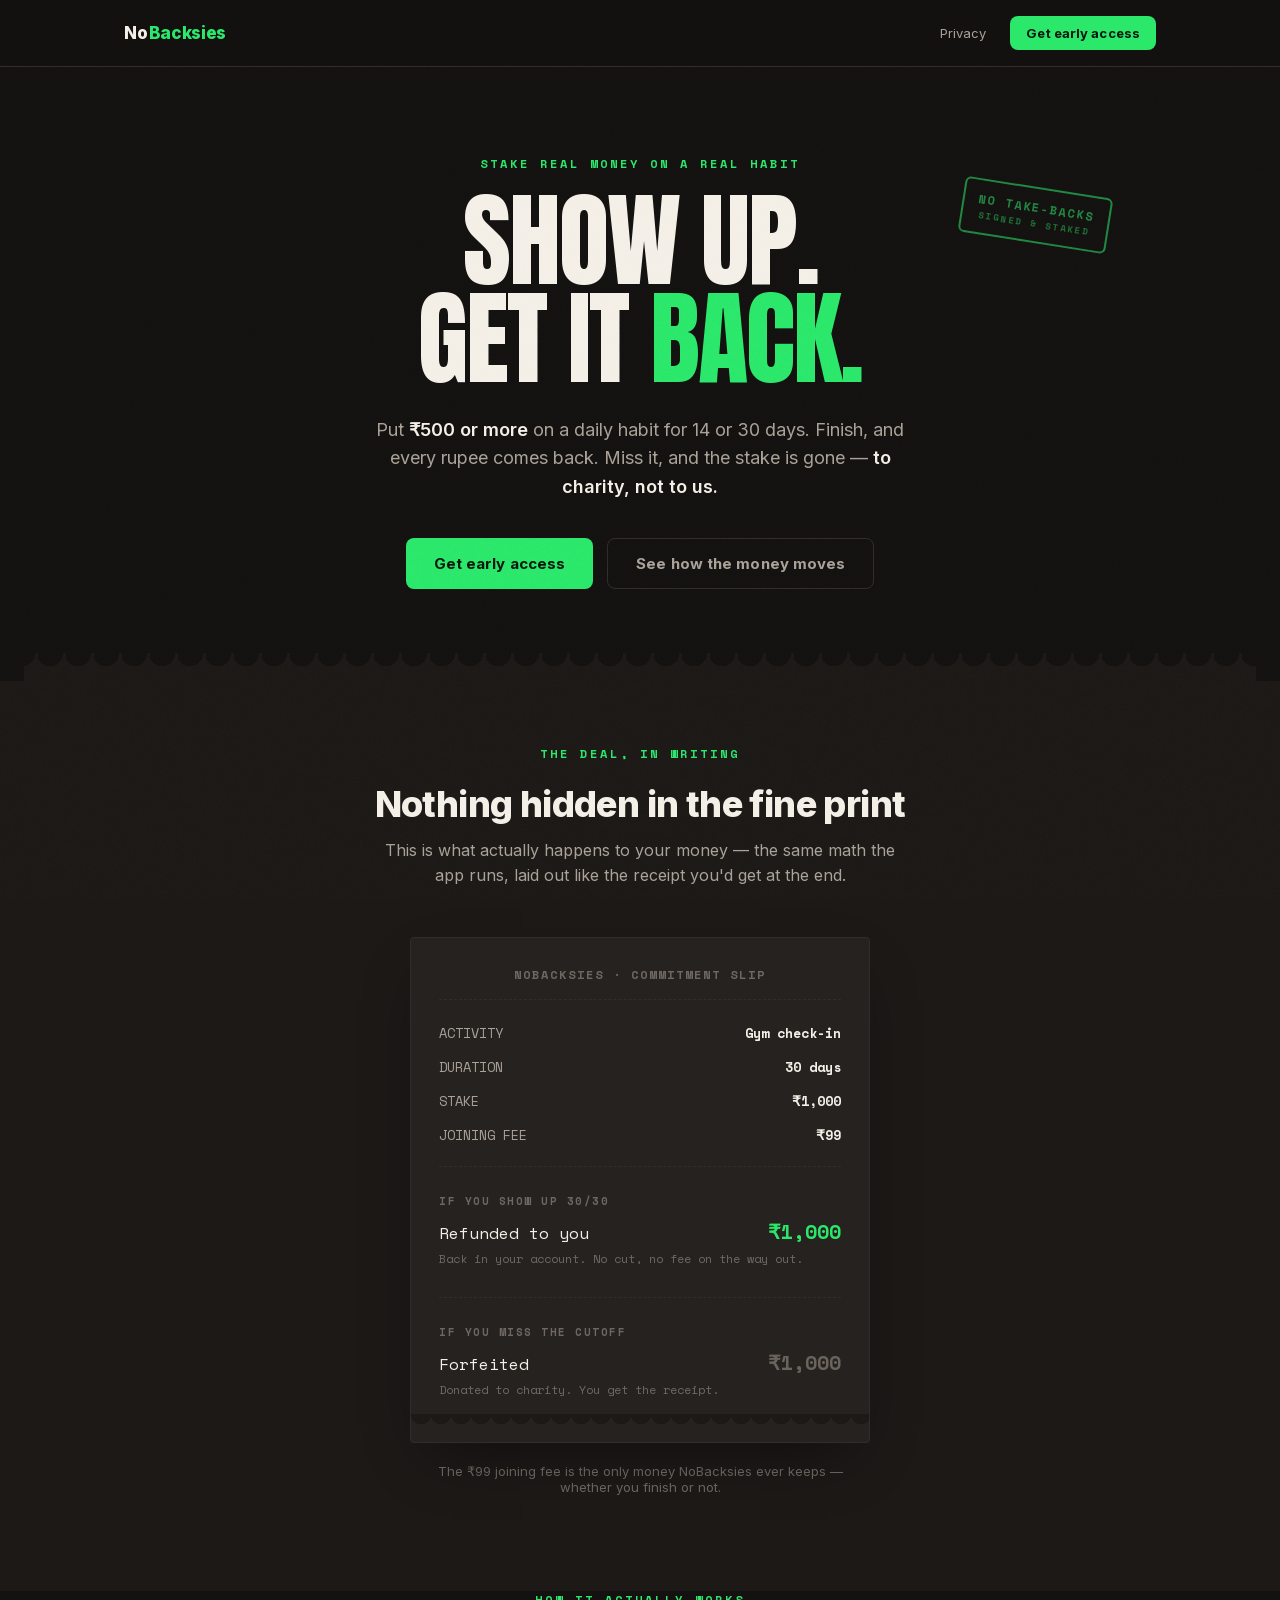
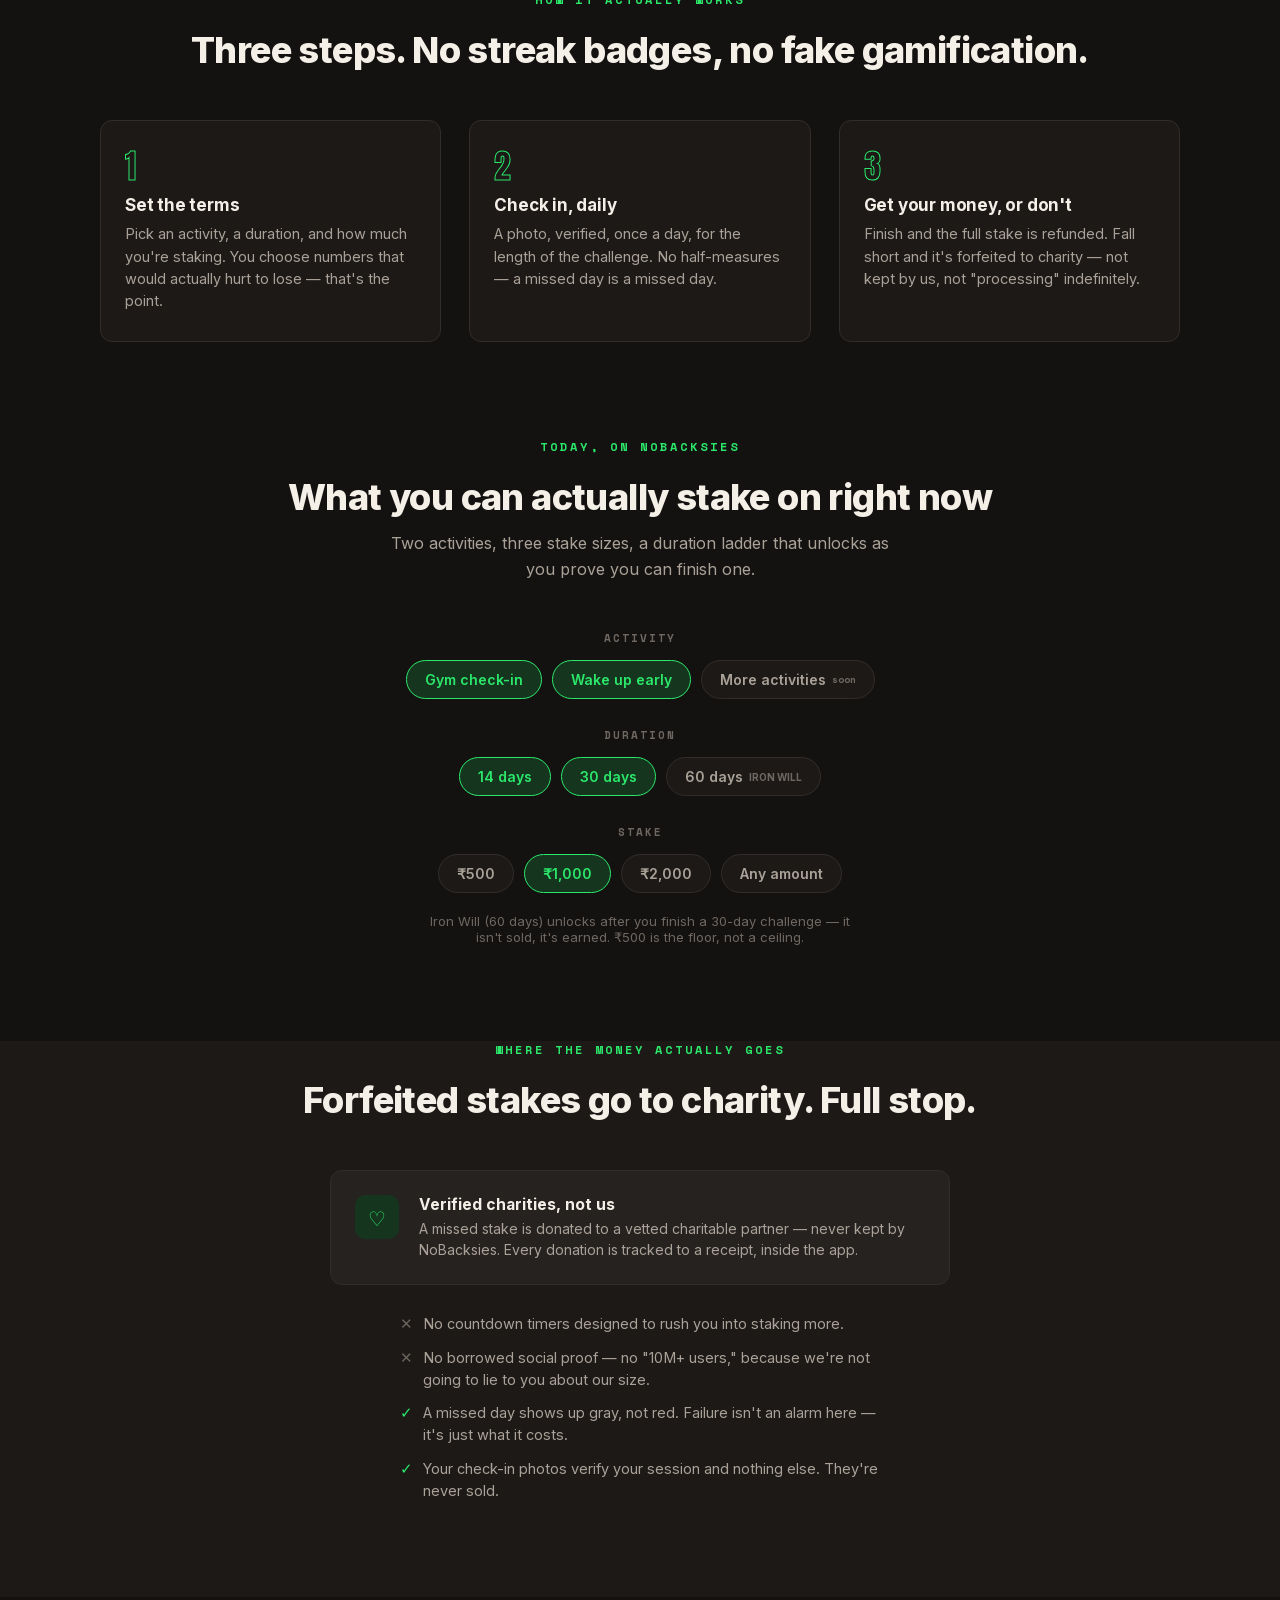
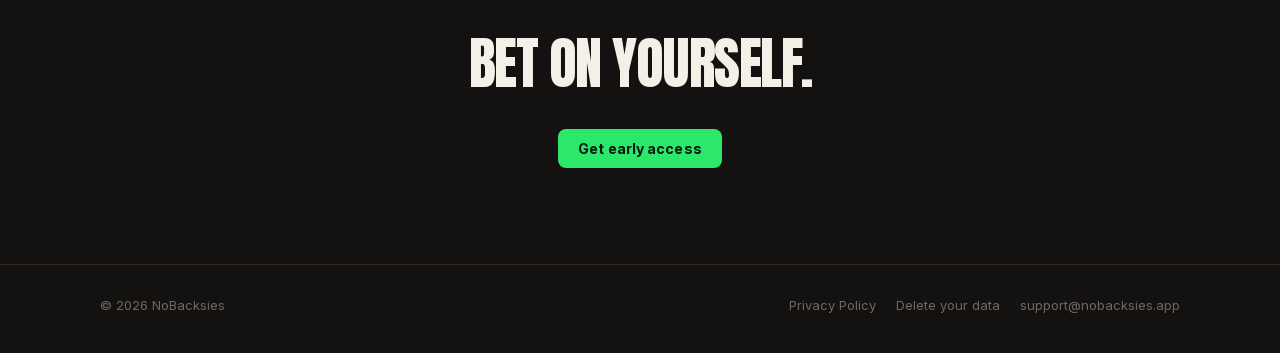
==== index.html @ d490ca7f "Add homepage Co-Authored-By: Claude Sonnet 5 <noreply@anthropic.com>" ====
<!doctype html>
<html lang="en">
<head>
<meta charset="utf-8">
<title>NoBacksies — Bet on yourself</title>
<style>
@font-face {
  font-family: 'Anton';
  font-style: normal;
  font-weight: 400;
  src: url([data-uri]) format('woff2');
  font-display: swap;
}
@font-face {
  font-family: 'Inter';
  font-style: normal;
  font-weight: 400 800;
  src: url([data-uri]) format('woff2');
  font-display: swap;
}
@font-face {
  font-family: 'Space Mono';
  font-style: normal;
  font-weight: 400;
  src: url([data-uri]) format('woff2');
  font-display: swap;
}
@font-face {
  font-family: 'Space Mono';
  font-style: normal;
  font-weight: 700;
  src: url([data-uri]) format('woff2');
  font-display: swap;
}

:root {
  --ink: #141210;
  --surface: #1c1917;
  --surface-raised: #262220;
  --surface-sunken: #100e0d;
  --hairline: #322d2a;
  --money: #2be86b;
  --money-deep: #15c255;
  --money-dim: #16351f;
  --on-money: #06170c;
  --flame: #ff6a2b;
  --dead: #6b645c;
  --text: #f4efe7;
  --text-secondary: #aaa298;
  --text-muted: #6f6862;
  --receipt-shadow: rgba(0,0,0,0.45);
}

* { box-sizing: border-box; }

html { color-scheme: dark; }

body {
  margin: 0;
  background: var(--ink);
  color: var(--text);
  font-family: 'Inter', -apple-system, sans-serif;
  -webkit-font-smoothing: antialiased;
  overflow-x: hidden;
}

canvas#grain {
  position: fixed;
  inset: 0;
  width: 100%;
  height: 100%;
  opacity: 0.05;
  mix-blend-mode: overlay;
  pointer-events: none;
  z-index: 1;
}

a { color: inherit; }

.wrap {
  max-width: 1080px;
  margin: 0 auto;
  padding: 0 24px;
}

/* ── Nav ─────────────────────────────────────────────────────────────── */
header.nav {
  position: sticky;
  top: 0;
  z-index: 20;
  background: color-mix(in srgb, var(--ink) 88%, transparent);
  backdrop-filter: blur(10px);
  border-bottom: 1px solid var(--hairline);
}
.nav-row {
  display: flex;
  align-items: center;
  justify-content: space-between;
  padding: 16px 24px;
  max-width: 1080px;
  margin: 0 auto;
}
.wordmark {
  font-family: 'Inter', sans-serif;
  font-weight: 800;
  font-size: 17px;
  letter-spacing: -0.3px;
  display: flex;
  align-items: baseline;
  gap: 2px;
}
.wordmark .no { color: var(--text); }
.wordmark .backsies { color: var(--money); }
.nav-links {
  display: flex;
  align-items: center;
  gap: 24px;
  font-size: 13px;
  color: var(--text-secondary);
}
.nav-links a.privacy { text-decoration: none; }
.nav-links a.privacy:hover { color: var(--text); }
.btn {
  font-family: 'Inter', sans-serif;
  font-weight: 700;
  font-size: 14px;
  letter-spacing: 0.1px;
  border: none;
  border-radius: 8px;
  padding: 11px 20px;
  cursor: pointer;
  text-decoration: none;
  display: inline-flex;
  align-items: center;
  gap: 8px;
  transition: transform 0.15s ease-out, box-shadow 0.15s ease-out, background 0.15s ease-out;
}
.btn-primary {
  background: var(--money);
  color: var(--on-money);
  box-shadow: 0 0 0 0 rgba(43,232,107,0);
}
.btn-primary:hover {
  background: var(--money-deep);
  transform: translateY(-1px);
  box-shadow: 0 6px 20px -4px rgba(43,232,107,0.35);
}
.btn-ghost {
  background: transparent;
  color: var(--text-secondary);
  border: 1px solid var(--hairline);
}
.btn-ghost:hover {
  color: var(--text);
  border-color: var(--text-muted);
}
.nav-cta { padding: 9px 16px; font-size: 13px; }

/* ── Hero ────────────────────────────────────────────────────────────── */
.hero {
  position: relative;
  padding: 88px 24px 0;
  text-align: center;
  overflow: hidden;
}
.eyebrow {
  font-family: 'Space Mono', monospace;
  font-size: 12px;
  font-weight: 700;
  letter-spacing: 3px;
  text-transform: uppercase;
  color: var(--money);
  margin: 0 0 20px;
  opacity: 0;
  animation: rise 0.7s 0.05s ease-out forwards;
}
h1.headline {
  font-family: 'Anton', sans-serif;
  font-weight: 400;
  font-size: clamp(48px, 9vw, 104px);
  line-height: 0.94;
  letter-spacing: -2px;
  margin: 0 auto;
  max-width: 900px;
  text-wrap: balance;
  color: var(--text);
  opacity: 0;
  animation: rise 0.8s 0.15s ease-out forwards;
}
h1.headline .grn { color: var(--money); }
.subhead {
  font-size: 18px;
  line-height: 1.6;
  color: var(--text-secondary);
  max-width: 560px;
  margin: 28px auto 0;
  opacity: 0;
  animation: rise 0.8s 0.3s ease-out forwards;
}
.subhead strong { color: var(--text); font-weight: 600; }
.hero-ctas {
  display: flex;
  gap: 14px;
  justify-content: center;
  margin: 36px 0 0;
  opacity: 0;
  animation: rise 0.8s 0.42s ease-out forwards;
}
.hero-ctas .btn { padding: 15px 28px; font-size: 15px; }

@keyframes rise {
  from { opacity: 0; transform: translateY(14px); }
  to { opacity: 1; transform: translateY(0); }
}

/* Stamp */
.stamp {
  position: absolute;
  top: 120px;
  right: max(24px, calc(50% - 470px));
  border: 2px solid var(--money);
  color: var(--money);
  font-family: 'Space Mono', monospace;
  font-weight: 700;
  font-size: 12px;
  letter-spacing: 2px;
  padding: 10px 14px;
  border-radius: 6px;
  transform: rotate(9deg);
  opacity: 0.55;
  text-align: center;
  line-height: 1.5;
  pointer-events: none;
}
.stamp small { display: block; font-size: 9px; letter-spacing: 1.5px; opacity: 0.8; }

/* Perforated tear edge */
.tear {
  height: 28px;
  margin-top: 64px;
  background:
    radial-gradient(circle at 12px 0, transparent 13px, var(--surface) 13.5px) repeat-x;
  background-size: 28px 28px;
  background-position: center top;
}
@media (max-width: 640px) {
  .tear { background-size: 22px 22px; }
}

/* ── Sections generic ────────────────────────────────────────────────── */
section { padding: 0 24px 96px; }
.section-inner { max-width: 1080px; margin: 0 auto; }
.section-head { text-align: center; margin-bottom: 48px; }
.section-head .eyebrow { animation: none; opacity: 1; }
h2.section-title {
  font-family: 'Inter', sans-serif;
  font-weight: 800;
  font-size: clamp(26px, 4vw, 36px);
  letter-spacing: -0.6px;
  margin: 0 0 12px;
  text-wrap: balance;
}
.section-desc {
  color: var(--text-secondary);
  font-size: 16px;
  max-width: 520px;
  margin: 0 auto;
  line-height: 1.6;
}

/* ── The deal / ledger section ──────────────────────────────────────── */
.deal { background: var(--surface); padding-top: 64px; }

.slip {
  background: var(--surface-raised);
  border: 1px solid var(--hairline);
  border-radius: 4px;
  max-width: 460px;
  margin: 0 auto;
  padding: 28px 28px 8px;
  box-shadow: 0 24px 60px -20px var(--receipt-shadow);
  font-family: 'Space Mono', monospace;
  position: relative;
}
.slip-head {
  text-align: center;
  font-size: 12px;
  letter-spacing: 2px;
  color: var(--text-muted);
  padding-bottom: 16px;
  border-bottom: 1px dashed var(--hairline);
  margin-bottom: 16px;
  font-weight: 700;
}
.slip-row {
  display: flex;
  justify-content: space-between;
  gap: 12px;
  font-size: 13.5px;
  padding: 7px 0;
  color: var(--text-secondary);
  font-variant-numeric: tabular-nums;
}
.slip-row .k {
  white-space: nowrap;
}
.slip-row .v {
  color: var(--text);
  font-weight: 700;
  white-space: nowrap;
}
.slip-row.lead .k::after {
  content: "";
  display: inline-block;
  width: 100%;
}
.slip-divider {
  border: none;
  border-top: 1px dashed var(--hairline);
  margin: 14px 0;
}
.slip-outcome { padding: 12px 0 16px; }
.slip-outcome .oc-label {
  font-size: 11px;
  letter-spacing: 1.5px;
  color: var(--text-muted);
  margin-bottom: 8px;
  font-weight: 700;
}
.slip-outcome.win .oc-amount { color: var(--money); }
.slip-outcome.miss .oc-amount { color: var(--dead); }
.oc-row { display: flex; justify-content: space-between; align-items: baseline; }
.oc-amount { font-size: 20px; font-weight: 700; }
.oc-sub { font-size: 12px; color: var(--text-muted); margin-top: 4px; }
.slip-tear {
  height: 20px;
  margin: 0 -28px;
  background:
    radial-gradient(circle at 10px 0, var(--surface) 10px, transparent 10.5px) repeat-x;
  background-size: 20px 20px;
}

.deal-caption {
  text-align: center;
  color: var(--text-muted);
  font-size: 13px;
  margin: 20px auto 0;
  max-width: 420px;
}

/* ── How it works ───────────────────────────────────────────────────── */
.steps {
  display: grid;
  grid-template-columns: repeat(3, 1fr);
  gap: 28px;
  margin-top: 8px;
}
@media (max-width: 760px) {
  .steps { grid-template-columns: 1fr; }
}
.step {
  background: var(--surface);
  border: 1px solid var(--hairline);
  border-radius: 12px;
  padding: 28px 24px;
}
.step-num {
  font-family: 'Anton', sans-serif;
  font-size: 34px;
  color: var(--money-dim);
  -webkit-text-stroke: 1px var(--money);
  color: transparent;
  margin-bottom: 12px;
  line-height: 1;
}
.step h3 {
  font-size: 17px;
  font-weight: 700;
  margin: 0 0 8px;
  letter-spacing: -0.2px;
}
.step p {
  font-size: 14.5px;
  color: var(--text-secondary);
  line-height: 1.55;
  margin: 0;
}

/* ── Presets ────────────────────────────────────────────────────────── */
.presets { display: flex; flex-direction: column; gap: 28px; margin-top: 8px; }
.preset-group { text-align: center; }
.preset-label {
  font-family: 'Space Mono', monospace;
  font-size: 11px;
  letter-spacing: 2px;
  color: var(--text-muted);
  margin-bottom: 14px;
  font-weight: 700;
}
.chips { display: flex; gap: 10px; justify-content: center; flex-wrap: wrap; }
.chip {
  border: 1px solid var(--hairline);
  background: var(--surface);
  color: var(--text-secondary);
  padding: 10px 18px;
  border-radius: 999px;
  font-size: 14px;
  font-weight: 600;
  display: inline-flex;
  align-items: center;
  gap: 6px;
}
.chip.selected {
  border-color: var(--money);
  color: var(--money);
  background: var(--money-dim);
}
.chip .tag {
  font-size: 10px;
  color: var(--text-muted);
  font-weight: 700;
}
.chip.selected .tag { color: var(--money-deep); }
.chip .soon {
  font-size: 10px;
  color: var(--text-muted);
  font-family: 'Space Mono', monospace;
}

/* ── Transparency ───────────────────────────────────────────────────── */
.transparency { background: var(--surface); }
.charity-card {
  display: flex;
  gap: 20px;
  align-items: flex-start;
  background: var(--surface-raised);
  border: 1px solid var(--hairline);
  border-radius: 12px;
  padding: 24px;
  max-width: 620px;
  margin: 0 auto 28px;
}
.charity-badge {
  flex-shrink: 0;
  width: 44px;
  height: 44px;
  border-radius: 10px;
  background: var(--money-dim);
  color: var(--money);
  display: flex;
  align-items: center;
  justify-content: center;
  font-family: 'Anton', sans-serif;
  font-size: 20px;
}
.charity-card h4 { margin: 0 0 4px; font-size: 15.5px; font-weight: 700; }
.charity-card p { margin: 0; font-size: 14px; color: var(--text-secondary); line-height: 1.5; }
.honesty-list {
  list-style: none;
  padding: 0;
  margin: 0 auto;
  max-width: 480px;
  display: flex;
  flex-direction: column;
  gap: 12px;
}
.honesty-list li {
  display: flex;
  gap: 10px;
  font-size: 14.5px;
  color: var(--text-secondary);
  line-height: 1.5;
}
.honesty-list li .x { color: var(--dead); flex-shrink: 0; }
.honesty-list li .ok { color: var(--money); flex-shrink: 0; }

/* ── Final CTA ──────────────────────────────────────────────────────── */
.final-cta { text-align: center; padding-top: 24px; }
.final-cta h2 {
  font-family: 'Anton', sans-serif;
  font-weight: 400;
  font-size: clamp(36px, 6vw, 56px);
  letter-spacing: -1.5px;
  margin: 0 0 24px;
  text-wrap: balance;
}

/* ── Footer ─────────────────────────────────────────────────────────── */
footer {
  border-top: 1px solid var(--hairline);
  padding: 32px 24px 40px;
}
.footer-row {
  max-width: 1080px;
  margin: 0 auto;
  display: flex;
  justify-content: space-between;
  align-items: center;
  gap: 16px;
  flex-wrap: wrap;
  font-size: 13px;
  color: var(--text-muted);
}
.footer-links { display: flex; gap: 20px; flex-wrap: wrap; }
.footer-links a { text-decoration: none; color: var(--text-muted); }
.footer-links a:hover { color: var(--text-secondary); }

:focus-visible {
  outline: 2px solid var(--money);
  outline-offset: 2px;
}

@media (prefers-reduced-motion: reduce) {
  .eyebrow, h1.headline, .subhead, .hero-ctas { animation: none !important; opacity: 1 !important; }
}
</style>
</head>
<body>

<canvas id="grain"></canvas>

<header class="nav">
  <div class="nav-row">
    <div class="wordmark"><span class="no">No</span><span class="backsies">Backsies</span></div>
    <div class="nav-links">
      <a class="privacy" href="https://legal.nobacksies.app/">Privacy</a>
      <a class="btn btn-primary nav-cta" href="mailto:support@nobacksies.app?subject=Early%20access%20to%20NoBacksies">Get early access</a>
    </div>
  </div>
</header>

<section class="hero">
  <div class="stamp">NO TAKE-BACKS<small>SIGNED &amp; STAKED</small></div>
  <p class="eyebrow">Stake real money on a real habit</p>
  <h1 class="headline">SHOW UP.<br>GET IT <span class="grn">BACK.</span></h1>
  <p class="subhead">Put <strong>₹500 or more</strong> on a daily habit for 14 or 30 days. Finish, and every rupee comes back. Miss it, and the stake is gone &mdash; <strong>to charity, not to us.</strong></p>
  <div class="hero-ctas">
    <a class="btn btn-primary" href="mailto:support@nobacksies.app?subject=Early%20access%20to%20NoBacksies">Get early access</a>
    <a class="btn btn-ghost" href="#deal">See how the money moves</a>
  </div>
  <div class="tear"></div>
</section>

<section class="deal" id="deal">
  <div class="section-inner">
    <div class="section-head">
      <p class="eyebrow">The deal, in writing</p>
      <h2 class="section-title">Nothing hidden in the fine print</h2>
      <p class="section-desc">This is what actually happens to your money &mdash; the same math the app runs, laid out like the receipt you'd get at the end.</p>
    </div>

    <div class="slip">
      <div class="slip-head">NOBACKSIES &middot; COMMITMENT SLIP</div>
      <div class="slip-row"><span class="k">ACTIVITY</span><span class="v">Gym check-in</span></div>
      <div class="slip-row"><span class="k">DURATION</span><span class="v">30 days</span></div>
      <div class="slip-row"><span class="k">STAKE</span><span class="v">&#8377;1,000</span></div>
      <div class="slip-row"><span class="k">JOINING FEE</span><span class="v">&#8377;99</span></div>
      <hr class="slip-divider">
      <div class="slip-outcome win">
        <div class="oc-label">IF YOU SHOW UP 30/30</div>
        <div class="oc-row"><span>Refunded to you</span><span class="oc-amount">&#8377;1,000</span></div>
        <div class="oc-sub">Back in your account. No cut, no fee on the way out.</div>
      </div>
      <hr class="slip-divider">
      <div class="slip-outcome miss">
        <div class="oc-label">IF YOU MISS THE CUTOFF</div>
        <div class="oc-row"><span>Forfeited</span><span class="oc-amount">&#8377;1,000</span></div>
        <div class="oc-sub">Donated to charity. You get the receipt.</div>
      </div>
      <div class="slip-tear"></div>
    </div>
    <p class="deal-caption">The &#8377;99 joining fee is the only money NoBacksies ever keeps &mdash; whether you finish or not.</p>
  </div>
</section>

<section>
  <div class="section-inner">
    <div class="section-head">
      <p class="eyebrow">How it actually works</p>
      <h2 class="section-title">Three steps. No streak badges, no fake gamification.</h2>
    </div>
    <div class="steps">
      <div class="step">
        <div class="step-num">1</div>
        <h3>Set the terms</h3>
        <p>Pick an activity, a duration, and how much you're staking. You choose numbers that would actually hurt to lose &mdash; that's the point.</p>
      </div>
      <div class="step">
        <div class="step-num">2</div>
        <h3>Check in, daily</h3>
        <p>A photo, verified, once a day, for the length of the challenge. No half-measures &mdash; a missed day is a missed day.</p>
      </div>
      <div class="step">
        <div class="step-num">3</div>
        <h3>Get your money, or don't</h3>
        <p>Finish and the full stake is refunded. Fall short and it's forfeited to charity &mdash; not kept by us, not "processing" indefinitely.</p>
      </div>
    </div>
  </div>
</section>

<section>
  <div class="section-inner">
    <div class="section-head">
      <p class="eyebrow">Today, on NoBacksies</p>
      <h2 class="section-title">What you can actually stake on right now</h2>
      <p class="section-desc">Two activities, three stake sizes, a duration ladder that unlocks as you prove you can finish one.</p>
    </div>
    <div class="presets">
      <div class="preset-group">
        <div class="preset-label">ACTIVITY</div>
        <div class="chips">
          <span class="chip selected">Gym check-in</span>
          <span class="chip selected">Wake up early</span>
          <span class="chip">More activities <span class="soon">soon</span></span>
        </div>
      </div>
      <div class="preset-group">
        <div class="preset-label">DURATION</div>
        <div class="chips">
          <span class="chip selected">14 days</span>
          <span class="chip selected">30 days</span>
          <span class="chip">60 days <span class="tag">IRON WILL</span></span>
        </div>
      </div>
      <div class="preset-group">
        <div class="preset-label">STAKE</div>
        <div class="chips">
          <span class="chip">&#8377;500</span>
          <span class="chip selected">&#8377;1,000</span>
          <span class="chip">&#8377;2,000</span>
          <span class="chip">Any amount</span>
        </div>
      </div>
    </div>
    <p class="deal-caption">Iron Will (60 days) unlocks after you finish a 30-day challenge &mdash; it isn't sold, it's earned. &#8377;500 is the floor, not a ceiling.</p>
  </div>
</section>

<section class="transparency">
  <div class="section-inner">
    <div class="section-head">
      <p class="eyebrow">Where the money actually goes</p>
      <h2 class="section-title">Forfeited stakes go to charity. Full stop.</h2>
    </div>
    <div class="charity-card">
      <div class="charity-badge">&#9825;</div>
      <div>
        <h4>Verified charities, not us</h4>
        <p>A missed stake is donated to a vetted charitable partner &mdash; never kept by NoBacksies. Every donation is tracked to a receipt, inside the app.</p>
      </div>
    </div>
    <ul class="honesty-list">
      <li><span class="x">&#10005;</span> No countdown timers designed to rush you into staking more.</li>
      <li><span class="x">&#10005;</span> No borrowed social proof &mdash; no "10M+ users," because we're not going to lie to you about our size.</li>
      <li><span class="ok">&#10003;</span> A missed day shows up gray, not red. Failure isn't an alarm here &mdash; it's just what it costs.</li>
      <li><span class="ok">&#10003;</span> Your check-in photos verify your session and nothing else. They're never sold.</li>
    </ul>
  </div>
</section>

<section class="final-cta">
  <div class="section-inner">
    <h2>BET ON YOURSELF.</h2>
    <a class="btn btn-primary" href="mailto:support@nobacksies.app?subject=Early%20access%20to%20NoBacksies">Get early access</a>
  </div>
</section>

<footer>
  <div class="footer-row">
    <span>&copy; 2026 NoBacksies</span>
    <div class="footer-links">
      <a href="https://legal.nobacksies.app/">Privacy Policy</a>
      <a href="https://legal.nobacksies.app/delete-account.html">Delete your data</a>
      <a href="mailto:support@nobacksies.app">support@nobacksies.app</a>
    </div>
  </div>
</footer>

<script>
(function() {
  var canvas = document.getElementById('grain');
  var ctx = canvas.getContext('2d');
  function size() {
    canvas.width = window.innerWidth;
    canvas.height = window.innerHeight;
  }
  function paint() {
    size();
    var w = canvas.width, h = canvas.height;
    var imageData = ctx.createImageData(w, h);
    var buffer = new Uint32Array(imageData.data.buffer);
    for (var i = 0; i < buffer.length; i++) {
      var v = Math.random() * 255 | 0;
      buffer[i] = (255 << 24) | (v << 16) | (v << 8) | v;
    }
    ctx.putImageData(imageData, 0, 0);
  }
  if (!window.matchMedia('(prefers-reduced-motion: reduce)').matches) {
    paint();
  }
  window.addEventListener('resize', function() {
    if (!window.matchMedia('(prefers-reduced-motion: reduce)').matches) paint();
  });
})();
</script>

</body>
</html>
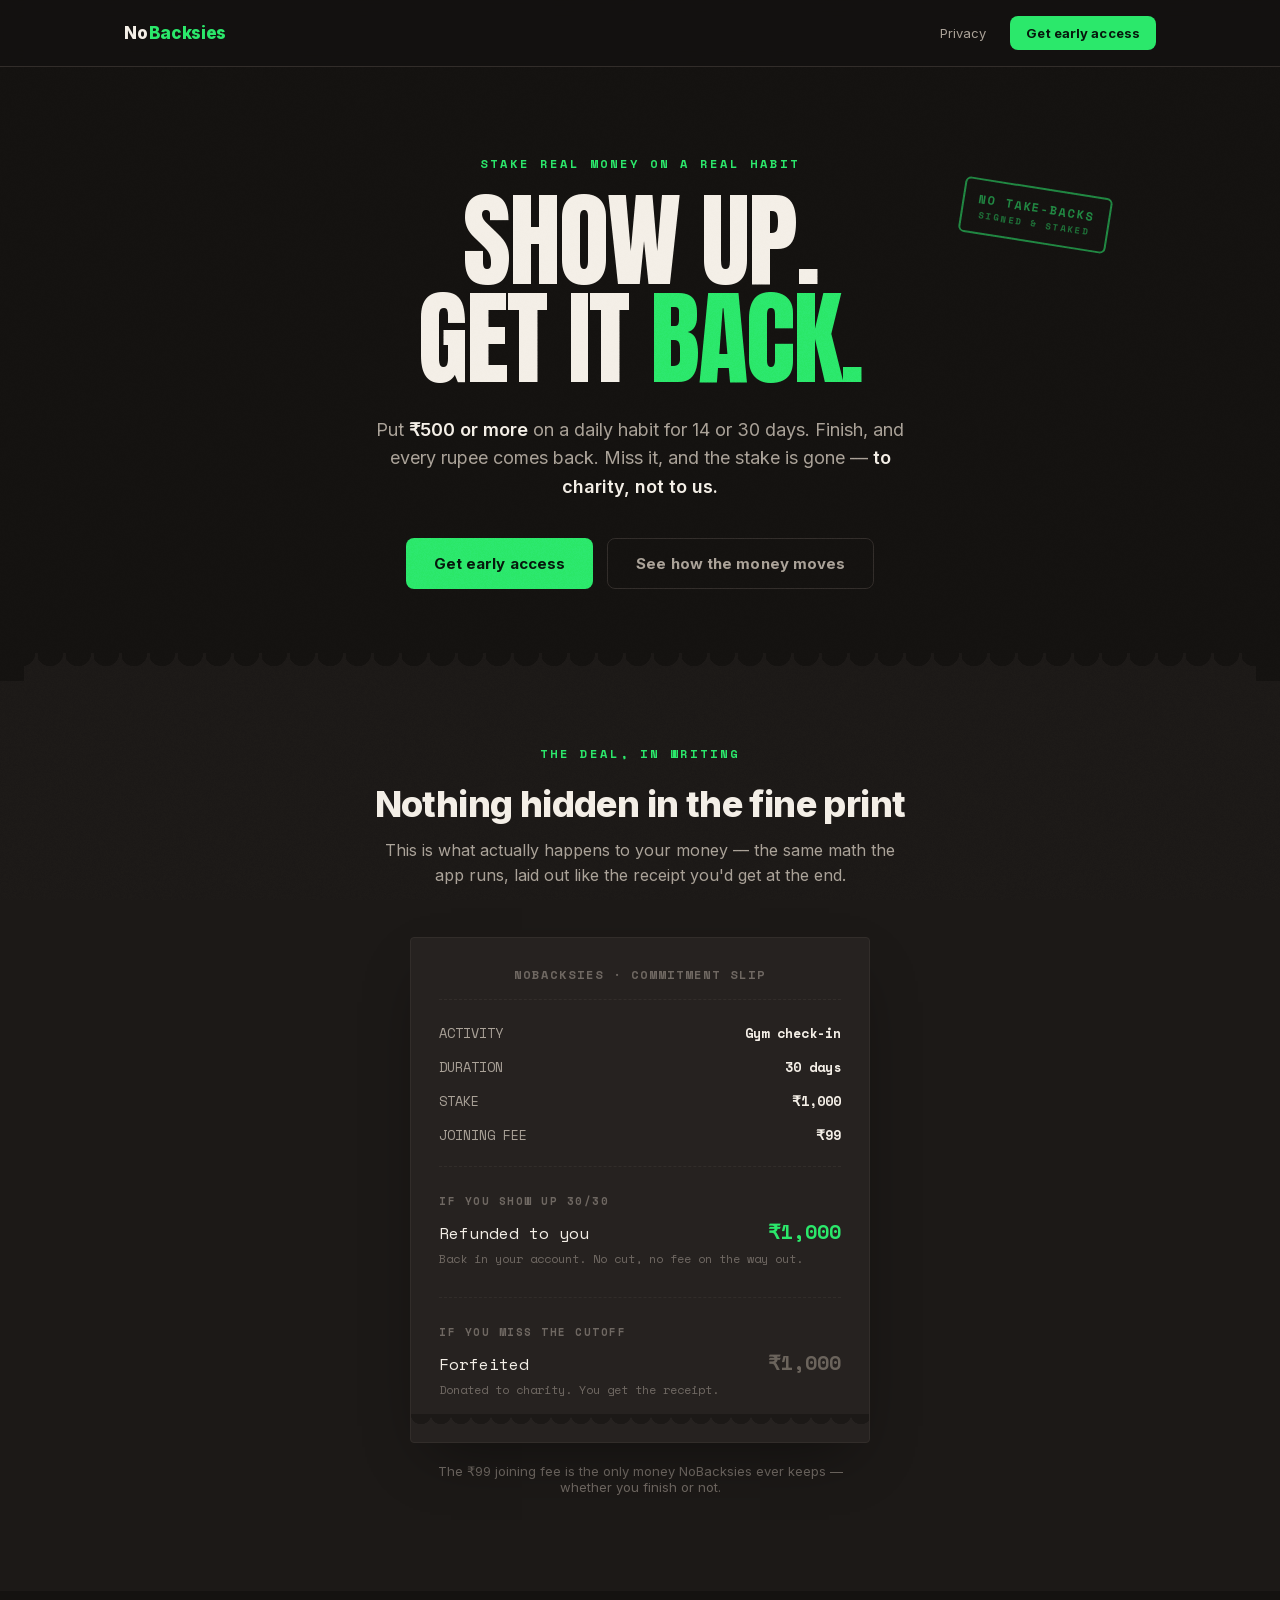
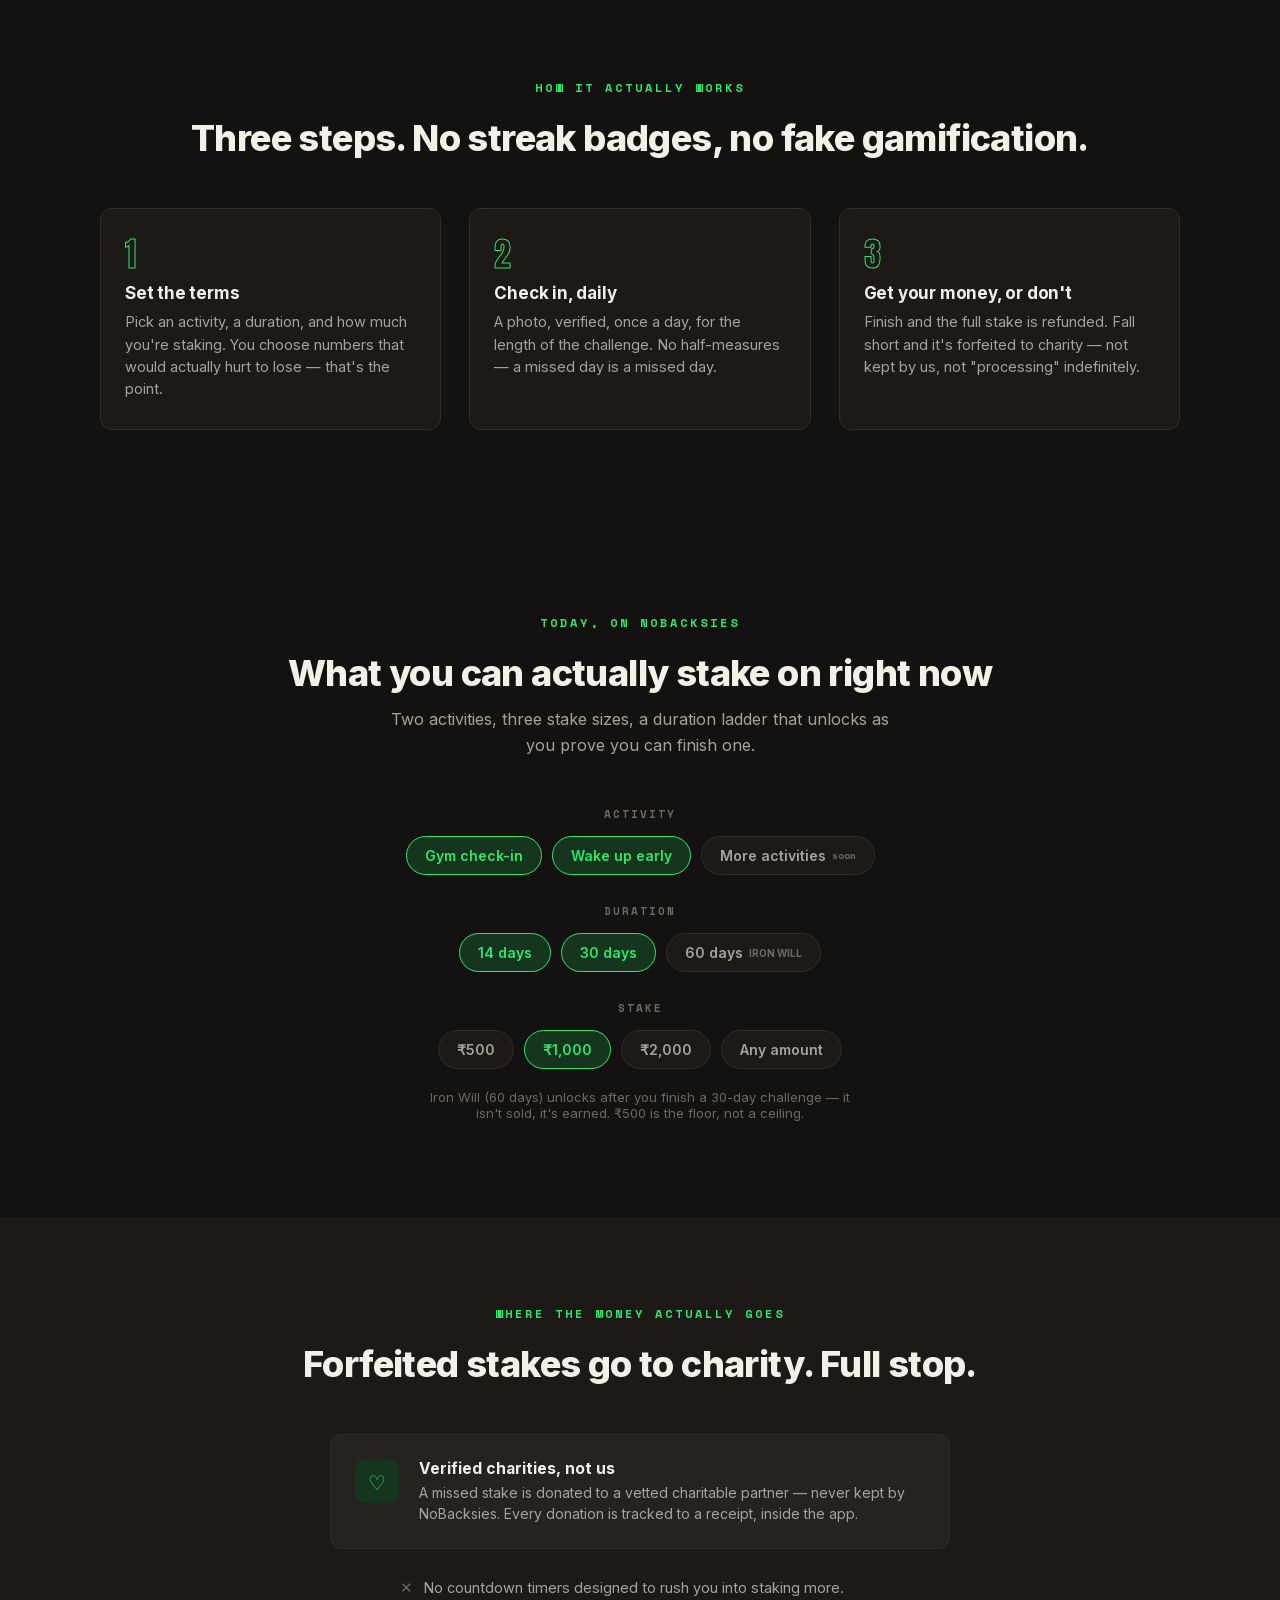
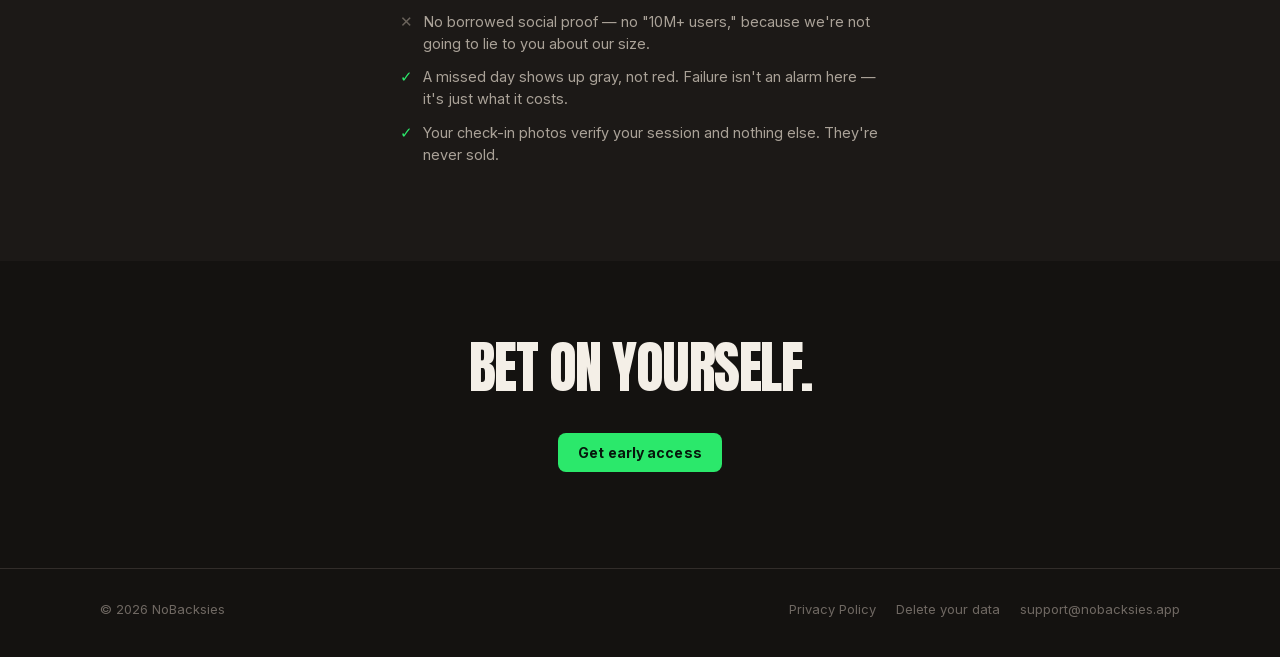
==== commit 11e6f4ca: "Fix mobile viewport and tighten section spacing No viewport meta tag meant phones rendered the page " ====
--- a/index.html
+++ b/index.html
@@ -2,6 +2,7 @@
 <html lang="en">
 <head>
 <meta charset="utf-8">
+<meta name="viewport" content="width=device-width, initial-scale=1">
 <title>NoBacksies — Bet on yourself</title>
 <style>
 @font-face {
@@ -248,7 +249,7 @@
 }
 
 /* ── Sections generic ────────────────────────────────────────────────── */
-section { padding: 0 24px 96px; }
+section { padding: 88px 24px 96px; }
 .section-inner { max-width: 1080px; margin: 0 auto; }
 .section-head { text-align: center; margin-bottom: 48px; }
 .section-head .eyebrow { animation: none; opacity: 1; }
@@ -475,7 +476,7 @@
 .honesty-list li .ok { color: var(--money); flex-shrink: 0; }
 
 /* ── Final CTA ──────────────────────────────────────────────────────── */
-.final-cta { text-align: center; padding-top: 24px; }
+.final-cta { text-align: center; padding-top: 64px; }
 .final-cta h2 {
   font-family: 'Anton', sans-serif;
   font-weight: 400;
@@ -508,6 +509,35 @@
 :focus-visible {
   outline: 2px solid var(--money);
   outline-offset: 2px;
+}
+
+@media (max-width: 680px) {
+  .nav-row { padding: 13px 16px; }
+  .nav-links { gap: 10px; }
+  .nav-links a.privacy { display: none; }
+  .nav-cta { padding: 8px 13px; font-size: 12.5px; }
+
+  section { padding: 56px 20px 64px; }
+  .deal { padding-top: 40px; }
+  .final-cta { padding-top: 40px; }
+
+  .hero { padding: 48px 20px 0; }
+  .stamp {
+    position: static;
+    display: inline-block;
+    margin: 0 0 24px;
+    transform: rotate(-4deg);
+  }
+  h1.headline { letter-spacing: -1px; }
+
+  .hero-ctas { flex-direction: column; align-items: stretch; }
+  .hero-ctas .btn { width: 100%; justify-content: center; }
+
+  .slip { padding: 22px 18px 8px; }
+  .slip-tear { margin: 0 -18px; }
+  .slip-row { font-size: 13px; }
+
+  .charity-card { flex-direction: column; text-align: center; align-items: center; }
 }
 
 @media (prefers-reduced-motion: reduce) {
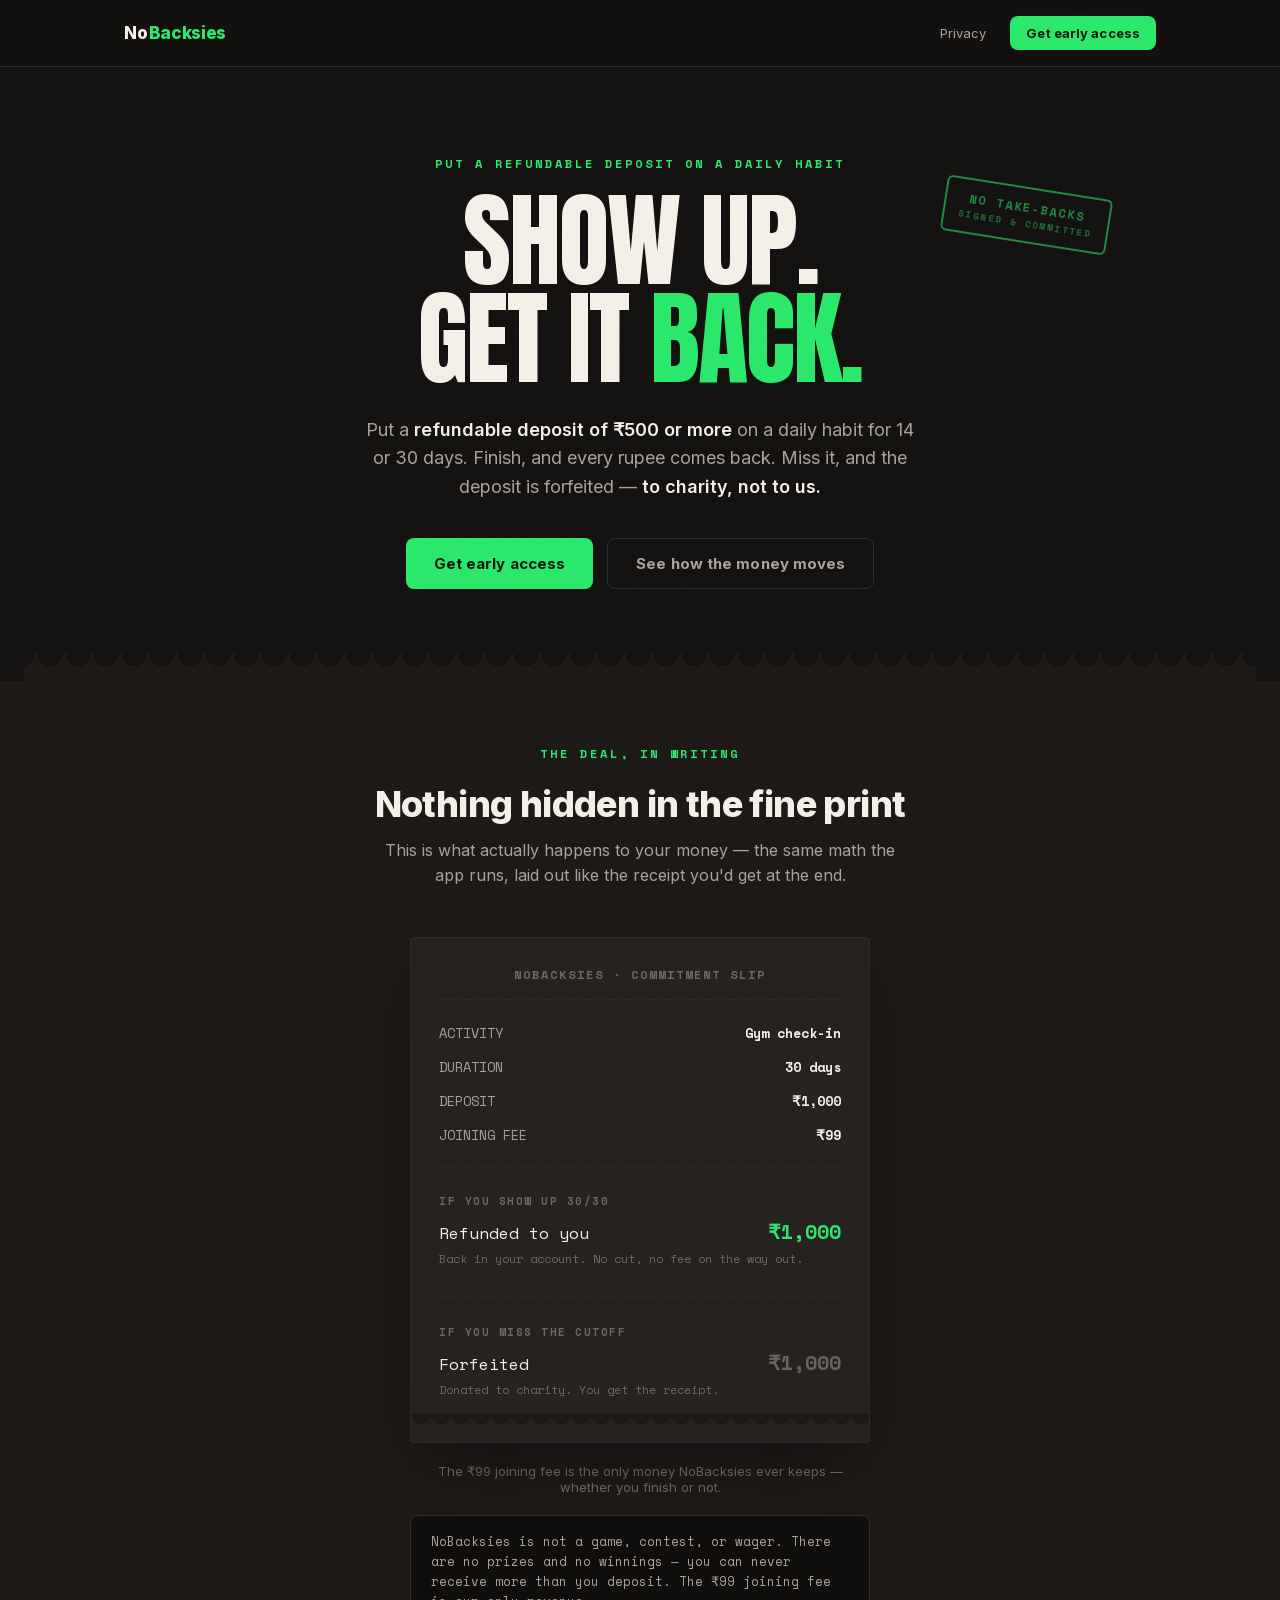
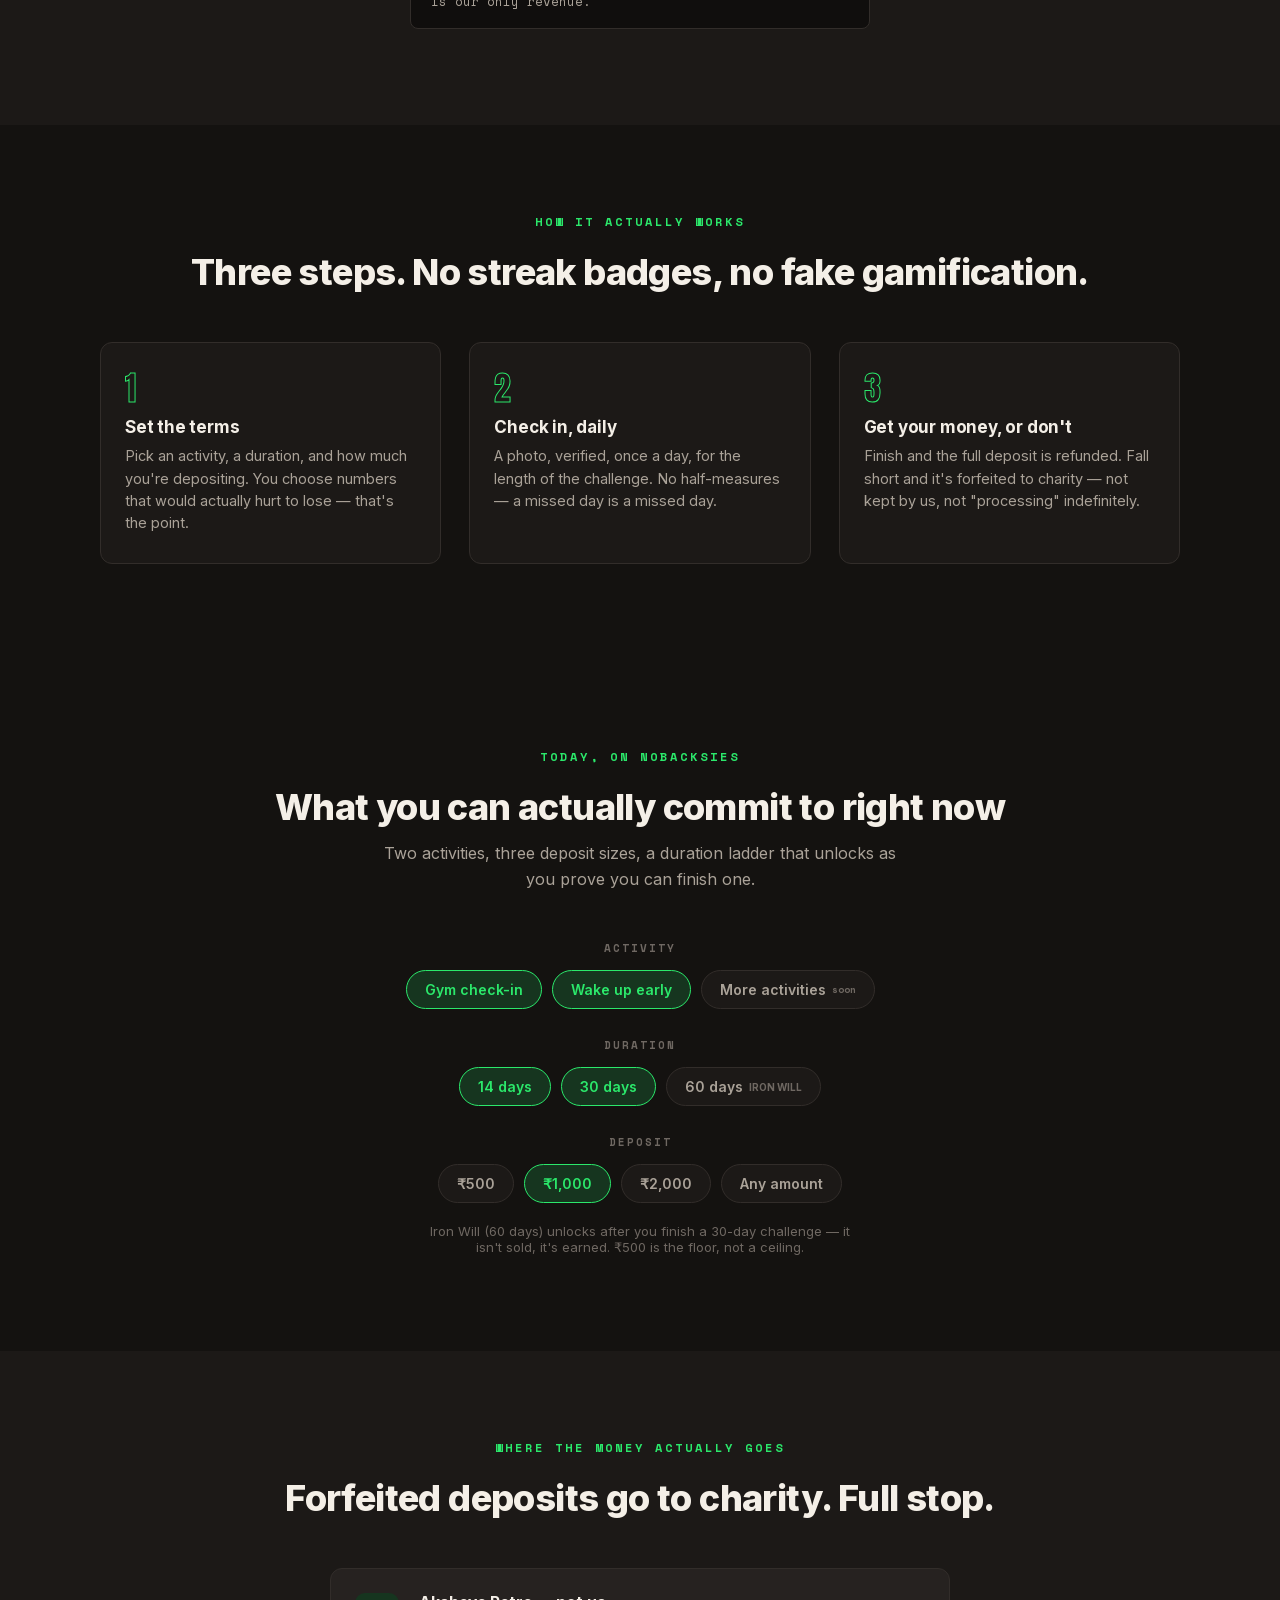
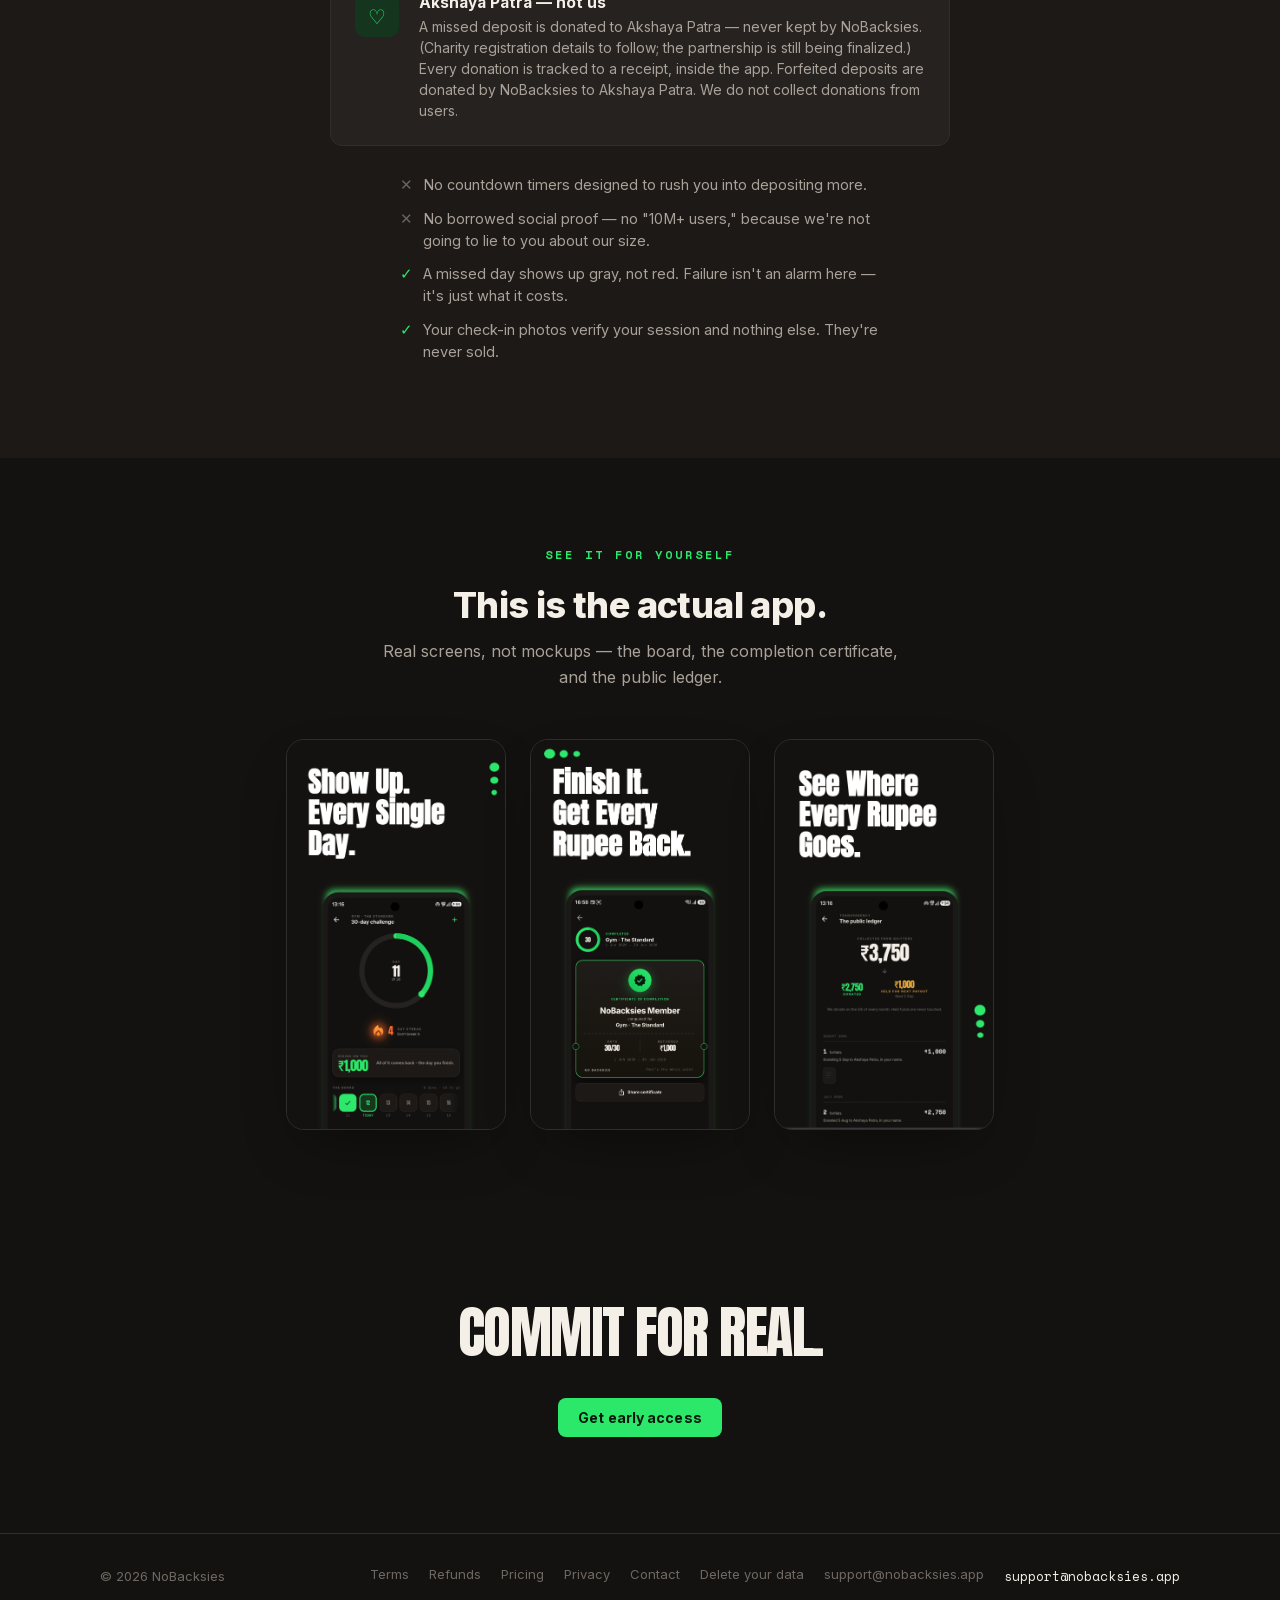
==== commit f4abb8f1: "Remove gambling-adjacent language, add mandatory policy pages Rewrites all stake/bet/wager vocabular" ====
--- a/index.html
+++ b/index.html
@@ -3,547 +3,8 @@
 <head>
 <meta charset="utf-8">
 <meta name="viewport" content="width=device-width, initial-scale=1">
-<title>NoBacksies — Bet on yourself</title>
-<style>
-@font-face {
-  font-family: 'Anton';
-  font-style: normal;
-  font-weight: 400;
-  src: url([data-uri]) format('woff2');
-  font-display: swap;
-}
-@font-face {
-  font-family: 'Inter';
-  font-style: normal;
-  font-weight: 400 800;
-  src: url([data-uri]) format('woff2');
-  font-display: swap;
-}
-@font-face {
-  font-family: 'Space Mono';
-  font-style: normal;
-  font-weight: 400;
-  src: url([data-uri]) format('woff2');
-  font-display: swap;
-}
-@font-face {
-  font-family: 'Space Mono';
-  font-style: normal;
-  font-weight: 700;
-  src: url([data-uri]) format('woff2');
-  font-display: swap;
-}
-
-:root {
-  --ink: #141210;
-  --surface: #1c1917;
-  --surface-raised: #262220;
-  --surface-sunken: #100e0d;
-  --hairline: #322d2a;
-  --money: #2be86b;
-  --money-deep: #15c255;
-  --money-dim: #16351f;
-  --on-money: #06170c;
-  --flame: #ff6a2b;
-  --dead: #6b645c;
-  --text: #f4efe7;
-  --text-secondary: #aaa298;
-  --text-muted: #6f6862;
-  --receipt-shadow: rgba(0,0,0,0.45);
-}
-
-* { box-sizing: border-box; }
-
-html { color-scheme: dark; }
-
-body {
-  margin: 0;
-  background: var(--ink);
-  color: var(--text);
-  font-family: 'Inter', -apple-system, sans-serif;
-  -webkit-font-smoothing: antialiased;
-  overflow-x: hidden;
-}
-
-canvas#grain {
-  position: fixed;
-  inset: 0;
-  width: 100%;
-  height: 100%;
-  opacity: 0.05;
-  mix-blend-mode: overlay;
-  pointer-events: none;
-  z-index: 1;
-}
-
-a { color: inherit; }
-
-.wrap {
-  max-width: 1080px;
-  margin: 0 auto;
-  padding: 0 24px;
-}
-
-/* ── Nav ─────────────────────────────────────────────────────────────── */
-header.nav {
-  position: sticky;
-  top: 0;
-  z-index: 20;
-  background: color-mix(in srgb, var(--ink) 88%, transparent);
-  backdrop-filter: blur(10px);
-  border-bottom: 1px solid var(--hairline);
-}
-.nav-row {
-  display: flex;
-  align-items: center;
-  justify-content: space-between;
-  padding: 16px 24px;
-  max-width: 1080px;
-  margin: 0 auto;
-}
-.wordmark {
-  font-family: 'Inter', sans-serif;
-  font-weight: 800;
-  font-size: 17px;
-  letter-spacing: -0.3px;
-  display: flex;
-  align-items: baseline;
-  gap: 2px;
-}
-.wordmark .no { color: var(--text); }
-.wordmark .backsies { color: var(--money); }
-.nav-links {
-  display: flex;
-  align-items: center;
-  gap: 24px;
-  font-size: 13px;
-  color: var(--text-secondary);
-}
-.nav-links a.privacy { text-decoration: none; }
-.nav-links a.privacy:hover { color: var(--text); }
-.btn {
-  font-family: 'Inter', sans-serif;
-  font-weight: 700;
-  font-size: 14px;
-  letter-spacing: 0.1px;
-  border: none;
-  border-radius: 8px;
-  padding: 11px 20px;
-  cursor: pointer;
-  text-decoration: none;
-  display: inline-flex;
-  align-items: center;
-  gap: 8px;
-  transition: transform 0.15s ease-out, box-shadow 0.15s ease-out, background 0.15s ease-out;
-}
-.btn-primary {
-  background: var(--money);
-  color: var(--on-money);
-  box-shadow: 0 0 0 0 rgba(43,232,107,0);
-}
-.btn-primary:hover {
-  background: var(--money-deep);
-  transform: translateY(-1px);
-  box-shadow: 0 6px 20px -4px rgba(43,232,107,0.35);
-}
-.btn-ghost {
-  background: transparent;
-  color: var(--text-secondary);
-  border: 1px solid var(--hairline);
-}
-.btn-ghost:hover {
-  color: var(--text);
-  border-color: var(--text-muted);
-}
-.nav-cta { padding: 9px 16px; font-size: 13px; }
-
-/* ── Hero ────────────────────────────────────────────────────────────── */
-.hero {
-  position: relative;
-  padding: 88px 24px 0;
-  text-align: center;
-  overflow: hidden;
-}
-.eyebrow {
-  font-family: 'Space Mono', monospace;
-  font-size: 12px;
-  font-weight: 700;
-  letter-spacing: 3px;
-  text-transform: uppercase;
-  color: var(--money);
-  margin: 0 0 20px;
-  opacity: 0;
-  animation: rise 0.7s 0.05s ease-out forwards;
-}
-h1.headline {
-  font-family: 'Anton', sans-serif;
-  font-weight: 400;
-  font-size: clamp(48px, 9vw, 104px);
-  line-height: 0.94;
-  letter-spacing: -2px;
-  margin: 0 auto;
-  max-width: 900px;
-  text-wrap: balance;
-  color: var(--text);
-  opacity: 0;
-  animation: rise 0.8s 0.15s ease-out forwards;
-}
-h1.headline .grn { color: var(--money); }
-.subhead {
-  font-size: 18px;
-  line-height: 1.6;
-  color: var(--text-secondary);
-  max-width: 560px;
-  margin: 28px auto 0;
-  opacity: 0;
-  animation: rise 0.8s 0.3s ease-out forwards;
-}
-.subhead strong { color: var(--text); font-weight: 600; }
-.hero-ctas {
-  display: flex;
-  gap: 14px;
-  justify-content: center;
-  margin: 36px 0 0;
-  opacity: 0;
-  animation: rise 0.8s 0.42s ease-out forwards;
-}
-.hero-ctas .btn { padding: 15px 28px; font-size: 15px; }
-
-@keyframes rise {
-  from { opacity: 0; transform: translateY(14px); }
-  to { opacity: 1; transform: translateY(0); }
-}
-
-/* Stamp */
-.stamp {
-  position: absolute;
-  top: 120px;
-  right: max(24px, calc(50% - 470px));
-  border: 2px solid var(--money);
-  color: var(--money);
-  font-family: 'Space Mono', monospace;
-  font-weight: 700;
-  font-size: 12px;
-  letter-spacing: 2px;
-  padding: 10px 14px;
-  border-radius: 6px;
-  transform: rotate(9deg);
-  opacity: 0.55;
-  text-align: center;
-  line-height: 1.5;
-  pointer-events: none;
-}
-.stamp small { display: block; font-size: 9px; letter-spacing: 1.5px; opacity: 0.8; }
-
-/* Perforated tear edge */
-.tear {
-  height: 28px;
-  margin-top: 64px;
-  background:
-    radial-gradient(circle at 12px 0, transparent 13px, var(--surface) 13.5px) repeat-x;
-  background-size: 28px 28px;
-  background-position: center top;
-}
-@media (max-width: 640px) {
-  .tear { background-size: 22px 22px; }
-}
-
-/* ── Sections generic ────────────────────────────────────────────────── */
-section { padding: 88px 24px 96px; }
-.section-inner { max-width: 1080px; margin: 0 auto; }
-.section-head { text-align: center; margin-bottom: 48px; }
-.section-head .eyebrow { animation: none; opacity: 1; }
-h2.section-title {
-  font-family: 'Inter', sans-serif;
-  font-weight: 800;
-  font-size: clamp(26px, 4vw, 36px);
-  letter-spacing: -0.6px;
-  margin: 0 0 12px;
-  text-wrap: balance;
-}
-.section-desc {
-  color: var(--text-secondary);
-  font-size: 16px;
-  max-width: 520px;
-  margin: 0 auto;
-  line-height: 1.6;
-}
-
-/* ── The deal / ledger section ──────────────────────────────────────── */
-.deal { background: var(--surface); padding-top: 64px; }
-
-.slip {
-  background: var(--surface-raised);
-  border: 1px solid var(--hairline);
-  border-radius: 4px;
-  max-width: 460px;
-  margin: 0 auto;
-  padding: 28px 28px 8px;
-  box-shadow: 0 24px 60px -20px var(--receipt-shadow);
-  font-family: 'Space Mono', monospace;
-  position: relative;
-}
-.slip-head {
-  text-align: center;
-  font-size: 12px;
-  letter-spacing: 2px;
-  color: var(--text-muted);
-  padding-bottom: 16px;
-  border-bottom: 1px dashed var(--hairline);
-  margin-bottom: 16px;
-  font-weight: 700;
-}
-.slip-row {
-  display: flex;
-  justify-content: space-between;
-  gap: 12px;
-  font-size: 13.5px;
-  padding: 7px 0;
-  color: var(--text-secondary);
-  font-variant-numeric: tabular-nums;
-}
-.slip-row .k {
-  white-space: nowrap;
-}
-.slip-row .v {
-  color: var(--text);
-  font-weight: 700;
-  white-space: nowrap;
-}
-.slip-row.lead .k::after {
-  content: "";
-  display: inline-block;
-  width: 100%;
-}
-.slip-divider {
-  border: none;
-  border-top: 1px dashed var(--hairline);
-  margin: 14px 0;
-}
-.slip-outcome { padding: 12px 0 16px; }
-.slip-outcome .oc-label {
-  font-size: 11px;
-  letter-spacing: 1.5px;
-  color: var(--text-muted);
-  margin-bottom: 8px;
-  font-weight: 700;
-}
-.slip-outcome.win .oc-amount { color: var(--money); }
-.slip-outcome.miss .oc-amount { color: var(--dead); }
-.oc-row { display: flex; justify-content: space-between; align-items: baseline; }
-.oc-amount { font-size: 20px; font-weight: 700; }
-.oc-sub { font-size: 12px; color: var(--text-muted); margin-top: 4px; }
-.slip-tear {
-  height: 20px;
-  margin: 0 -28px;
-  background:
-    radial-gradient(circle at 10px 0, var(--surface) 10px, transparent 10.5px) repeat-x;
-  background-size: 20px 20px;
-}
-
-.deal-caption {
-  text-align: center;
-  color: var(--text-muted);
-  font-size: 13px;
-  margin: 20px auto 0;
-  max-width: 420px;
-}
-
-/* ── How it works ───────────────────────────────────────────────────── */
-.steps {
-  display: grid;
-  grid-template-columns: repeat(3, 1fr);
-  gap: 28px;
-  margin-top: 8px;
-}
-@media (max-width: 760px) {
-  .steps { grid-template-columns: 1fr; }
-}
-.step {
-  background: var(--surface);
-  border: 1px solid var(--hairline);
-  border-radius: 12px;
-  padding: 28px 24px;
-}
-.step-num {
-  font-family: 'Anton', sans-serif;
-  font-size: 34px;
-  color: var(--money-dim);
-  -webkit-text-stroke: 1px var(--money);
-  color: transparent;
-  margin-bottom: 12px;
-  line-height: 1;
-}
-.step h3 {
-  font-size: 17px;
-  font-weight: 700;
-  margin: 0 0 8px;
-  letter-spacing: -0.2px;
-}
-.step p {
-  font-size: 14.5px;
-  color: var(--text-secondary);
-  line-height: 1.55;
-  margin: 0;
-}
-
-/* ── Presets ────────────────────────────────────────────────────────── */
-.presets { display: flex; flex-direction: column; gap: 28px; margin-top: 8px; }
-.preset-group { text-align: center; }
-.preset-label {
-  font-family: 'Space Mono', monospace;
-  font-size: 11px;
-  letter-spacing: 2px;
-  color: var(--text-muted);
-  margin-bottom: 14px;
-  font-weight: 700;
-}
-.chips { display: flex; gap: 10px; justify-content: center; flex-wrap: wrap; }
-.chip {
-  border: 1px solid var(--hairline);
-  background: var(--surface);
-  color: var(--text-secondary);
-  padding: 10px 18px;
-  border-radius: 999px;
-  font-size: 14px;
-  font-weight: 600;
-  display: inline-flex;
-  align-items: center;
-  gap: 6px;
-}
-.chip.selected {
-  border-color: var(--money);
-  color: var(--money);
-  background: var(--money-dim);
-}
-.chip .tag {
-  font-size: 10px;
-  color: var(--text-muted);
-  font-weight: 700;
-}
-.chip.selected .tag { color: var(--money-deep); }
-.chip .soon {
-  font-size: 10px;
-  color: var(--text-muted);
-  font-family: 'Space Mono', monospace;
-}
-
-/* ── Transparency ───────────────────────────────────────────────────── */
-.transparency { background: var(--surface); }
-.charity-card {
-  display: flex;
-  gap: 20px;
-  align-items: flex-start;
-  background: var(--surface-raised);
-  border: 1px solid var(--hairline);
-  border-radius: 12px;
-  padding: 24px;
-  max-width: 620px;
-  margin: 0 auto 28px;
-}
-.charity-badge {
-  flex-shrink: 0;
-  width: 44px;
-  height: 44px;
-  border-radius: 10px;
-  background: var(--money-dim);
-  color: var(--money);
-  display: flex;
-  align-items: center;
-  justify-content: center;
-  font-family: 'Anton', sans-serif;
-  font-size: 20px;
-}
-.charity-card h4 { margin: 0 0 4px; font-size: 15.5px; font-weight: 700; }
-.charity-card p { margin: 0; font-size: 14px; color: var(--text-secondary); line-height: 1.5; }
-.honesty-list {
-  list-style: none;
-  padding: 0;
-  margin: 0 auto;
-  max-width: 480px;
-  display: flex;
-  flex-direction: column;
-  gap: 12px;
-}
-.honesty-list li {
-  display: flex;
-  gap: 10px;
-  font-size: 14.5px;
-  color: var(--text-secondary);
-  line-height: 1.5;
-}
-.honesty-list li .x { color: var(--dead); flex-shrink: 0; }
-.honesty-list li .ok { color: var(--money); flex-shrink: 0; }
-
-/* ── Final CTA ──────────────────────────────────────────────────────── */
-.final-cta { text-align: center; padding-top: 64px; }
-.final-cta h2 {
-  font-family: 'Anton', sans-serif;
-  font-weight: 400;
-  font-size: clamp(36px, 6vw, 56px);
-  letter-spacing: -1.5px;
-  margin: 0 0 24px;
-  text-wrap: balance;
-}
-
-/* ── Footer ─────────────────────────────────────────────────────────── */
-footer {
-  border-top: 1px solid var(--hairline);
-  padding: 32px 24px 40px;
-}
-.footer-row {
-  max-width: 1080px;
-  margin: 0 auto;
-  display: flex;
-  justify-content: space-between;
-  align-items: center;
-  gap: 16px;
-  flex-wrap: wrap;
-  font-size: 13px;
-  color: var(--text-muted);
-}
-.footer-links { display: flex; gap: 20px; flex-wrap: wrap; }
-.footer-links a { text-decoration: none; color: var(--text-muted); }
-.footer-links a:hover { color: var(--text-secondary); }
-
-:focus-visible {
-  outline: 2px solid var(--money);
-  outline-offset: 2px;
-}
-
-@media (max-width: 680px) {
-  .nav-row { padding: 13px 16px; }
-  .nav-links { gap: 10px; }
-  .nav-links a.privacy { display: none; }
-  .nav-cta { padding: 8px 13px; font-size: 12.5px; }
-
-  section { padding: 56px 20px 64px; }
-  .deal { padding-top: 40px; }
-  .final-cta { padding-top: 40px; }
-
-  .hero { padding: 48px 20px 0; }
-  .stamp {
-    position: static;
-    display: inline-block;
-    margin: 0 0 24px;
-    transform: rotate(-4deg);
-  }
-  h1.headline { letter-spacing: -1px; }
-
-  .hero-ctas { flex-direction: column; align-items: stretch; }
-  .hero-ctas .btn { width: 100%; justify-content: center; }
-
-  .slip { padding: 22px 18px 8px; }
-  .slip-tear { margin: 0 -18px; }
-  .slip-row { font-size: 13px; }
-
-  .charity-card { flex-direction: column; text-align: center; align-items: center; }
-}
-
-@media (prefers-reduced-motion: reduce) {
-  .eyebrow, h1.headline, .subhead, .hero-ctas { animation: none !important; opacity: 1 !important; }
-}
-</style>
+<title>NoBacksies — Commit for real</title>
+<link rel="stylesheet" href="/styles.css">
 </head>
 <body>
 
@@ -560,10 +21,10 @@
 </header>
 
 <section class="hero">
-  <div class="stamp">NO TAKE-BACKS<small>SIGNED &amp; STAKED</small></div>
-  <p class="eyebrow">Stake real money on a real habit</p>
+  <div class="stamp">NO TAKE-BACKS<small>SIGNED &amp; COMMITTED</small></div>
+  <p class="eyebrow">Put a refundable deposit on a daily habit</p>
   <h1 class="headline">SHOW UP.<br>GET IT <span class="grn">BACK.</span></h1>
-  <p class="subhead">Put <strong>₹500 or more</strong> on a daily habit for 14 or 30 days. Finish, and every rupee comes back. Miss it, and the stake is gone &mdash; <strong>to charity, not to us.</strong></p>
+  <p class="subhead">Put a <strong>refundable deposit of ₹500 or more</strong> on a daily habit for 14 or 30 days. Finish, and every rupee comes back. Miss it, and the deposit is forfeited &mdash; <strong>to charity, not to us.</strong></p>
   <div class="hero-ctas">
     <a class="btn btn-primary" href="mailto:support@nobacksies.app?subject=Early%20access%20to%20NoBacksies">Get early access</a>
     <a class="btn btn-ghost" href="#deal">See how the money moves</a>
@@ -583,7 +44,7 @@
       <div class="slip-head">NOBACKSIES &middot; COMMITMENT SLIP</div>
       <div class="slip-row"><span class="k">ACTIVITY</span><span class="v">Gym check-in</span></div>
       <div class="slip-row"><span class="k">DURATION</span><span class="v">30 days</span></div>
-      <div class="slip-row"><span class="k">STAKE</span><span class="v">&#8377;1,000</span></div>
+      <div class="slip-row"><span class="k">DEPOSIT</span><span class="v">&#8377;1,000</span></div>
       <div class="slip-row"><span class="k">JOINING FEE</span><span class="v">&#8377;99</span></div>
       <hr class="slip-divider">
       <div class="slip-outcome win">
@@ -600,6 +61,7 @@
       <div class="slip-tear"></div>
     </div>
     <p class="deal-caption">The &#8377;99 joining fee is the only money NoBacksies ever keeps &mdash; whether you finish or not.</p>
+    <p class="disclaimer">NoBacksies is not a game, contest, or wager. There are no prizes and no winnings &mdash; you can never receive more than you deposit. The &#8377;99 joining fee is our only revenue.</p>
   </div>
 </section>
 
@@ -613,7 +75,7 @@
       <div class="step">
         <div class="step-num">1</div>
         <h3>Set the terms</h3>
-        <p>Pick an activity, a duration, and how much you're staking. You choose numbers that would actually hurt to lose &mdash; that's the point.</p>
+        <p>Pick an activity, a duration, and how much you're depositing. You choose numbers that would actually hurt to lose &mdash; that's the point.</p>
       </div>
       <div class="step">
         <div class="step-num">2</div>
@@ -623,7 +85,7 @@
       <div class="step">
         <div class="step-num">3</div>
         <h3>Get your money, or don't</h3>
-        <p>Finish and the full stake is refunded. Fall short and it's forfeited to charity &mdash; not kept by us, not "processing" indefinitely.</p>
+        <p>Finish and the full deposit is refunded. Fall short and it's forfeited to charity &mdash; not kept by us, not "processing" indefinitely.</p>
       </div>
     </div>
   </div>
@@ -633,8 +95,8 @@
   <div class="section-inner">
     <div class="section-head">
       <p class="eyebrow">Today, on NoBacksies</p>
-      <h2 class="section-title">What you can actually stake on right now</h2>
-      <p class="section-desc">Two activities, three stake sizes, a duration ladder that unlocks as you prove you can finish one.</p>
+      <h2 class="section-title">What you can actually commit to right now</h2>
+      <p class="section-desc">Two activities, three deposit sizes, a duration ladder that unlocks as you prove you can finish one.</p>
     </div>
     <div class="presets">
       <div class="preset-group">
@@ -654,7 +116,7 @@
         </div>
       </div>
       <div class="preset-group">
-        <div class="preset-label">STAKE</div>
+        <div class="preset-label">DEPOSIT</div>
         <div class="chips">
           <span class="chip">&#8377;500</span>
           <span class="chip selected">&#8377;1,000</span>
@@ -671,17 +133,17 @@
   <div class="section-inner">
     <div class="section-head">
       <p class="eyebrow">Where the money actually goes</p>
-      <h2 class="section-title">Forfeited stakes go to charity. Full stop.</h2>
+      <h2 class="section-title">Forfeited deposits go to charity. Full stop.</h2>
     </div>
     <div class="charity-card">
       <div class="charity-badge">&#9825;</div>
       <div>
-        <h4>Verified charities, not us</h4>
-        <p>A missed stake is donated to a vetted charitable partner &mdash; never kept by NoBacksies. Every donation is tracked to a receipt, inside the app.</p>
+        <h4>Akshaya Patra &mdash; not us</h4>
+        <p>A missed deposit is donated to Akshaya Patra &mdash; never kept by NoBacksies. (Charity registration details to follow; the partnership is still being finalized.) Every donation is tracked to a receipt, inside the app. Forfeited deposits are donated by NoBacksies to Akshaya Patra. We do not collect donations from users.</p>
       </div>
     </div>
     <ul class="honesty-list">
-      <li><span class="x">&#10005;</span> No countdown timers designed to rush you into staking more.</li>
+      <li><span class="x">&#10005;</span> No countdown timers designed to rush you into depositing more.</li>
       <li><span class="x">&#10005;</span> No borrowed social proof &mdash; no "10M+ users," because we're not going to lie to you about our size.</li>
       <li><span class="ok">&#10003;</span> A missed day shows up gray, not red. Failure isn't an alarm here &mdash; it's just what it costs.</li>
       <li><span class="ok">&#10003;</span> Your check-in photos verify your session and nothing else. They're never sold.</li>
@@ -689,9 +151,24 @@
   </div>
 </section>
 
+<section>
+  <div class="section-inner">
+    <div class="section-head">
+      <p class="eyebrow">See it for yourself</p>
+      <h2 class="section-title">This is the actual app.</h2>
+      <p class="section-desc">Real screens, not mockups &mdash; the board, the completion certificate, and the public ledger.</p>
+    </div>
+    <div class="screens">
+      <img src="/screenshots/board.png" alt="NoBacksies daily check-in board showing day 11 of 30, a 4-day streak, and ₹1,000 riding on the challenge" loading="lazy">
+      <img src="/screenshots/certificate.png" alt="NoBacksies certificate of completion showing 30/30 days and ₹1,000 returned" loading="lazy">
+      <img src="/screenshots/transparency.png" alt="NoBacksies public ledger showing forfeited deposits collected and donated to Akshaya Patra" loading="lazy">
+    </div>
+  </div>
+</section>
+
 <section class="final-cta">
   <div class="section-inner">
-    <h2>BET ON YOURSELF.</h2>
+    <h2>COMMIT FOR REAL.</h2>
     <a class="btn btn-primary" href="mailto:support@nobacksies.app?subject=Early%20access%20to%20NoBacksies">Get early access</a>
   </div>
 </section>
@@ -700,9 +177,14 @@
   <div class="footer-row">
     <span>&copy; 2026 NoBacksies</span>
     <div class="footer-links">
-      <a href="https://legal.nobacksies.app/">Privacy Policy</a>
+      <a href="/terms/">Terms</a>
+      <a href="/refunds/">Refunds</a>
+      <a href="/pricing/">Pricing</a>
+      <a href="https://legal.nobacksies.app/">Privacy</a>
+      <a href="/contact/">Contact</a>
       <a href="https://legal.nobacksies.app/delete-account.html">Delete your data</a>
       <a href="mailto:support@nobacksies.app">support@nobacksies.app</a>
+      <span class="plain-email">support@nobacksies.app</span>
     </div>
   </div>
 </footer>
--- a/styles.css
+++ b/styles.css
@@ -0,0 +1,648 @@
+@font-face {
+  font-family: 'Anton';
+  font-style: normal;
+  font-weight: 400;
+  src: url([data-uri]) format('woff2');
+  font-display: swap;
+}
+@font-face {
+  font-family: 'Inter';
+  font-style: normal;
+  font-weight: 400 800;
+  src: url([data-uri]) format('woff2');
+  font-display: swap;
+}
+@font-face {
+  font-family: 'Space Mono';
+  font-style: normal;
+  font-weight: 400;
+  src: url([data-uri]) format('woff2');
+  font-display: swap;
+}
+@font-face {
+  font-family: 'Space Mono';
+  font-style: normal;
+  font-weight: 700;
+  src: url([data-uri]) format('woff2');
+  font-display: swap;
+}
+
+:root {
+  --ink: #141210;
+  --surface: #1c1917;
+  --surface-raised: #262220;
+  --surface-sunken: #100e0d;
+  --hairline: #322d2a;
+  --money: #2be86b;
+  --money-deep: #15c255;
+  --money-dim: #16351f;
+  --on-money: #06170c;
+  --flame: #ff6a2b;
+  --dead: #6b645c;
+  --text: #f4efe7;
+  --text-secondary: #aaa298;
+  --text-muted: #6f6862;
+  --receipt-shadow: rgba(0,0,0,0.45);
+}
+
+* { box-sizing: border-box; }
+
+html { color-scheme: dark; }
+
+body {
+  margin: 0;
+  background: var(--ink);
+  color: var(--text);
+  font-family: 'Inter', -apple-system, sans-serif;
+  -webkit-font-smoothing: antialiased;
+  overflow-x: hidden;
+}
+
+canvas#grain {
+  position: fixed;
+  inset: 0;
+  width: 100%;
+  height: 100%;
+  opacity: 0.05;
+  mix-blend-mode: overlay;
+  pointer-events: none;
+  z-index: 1;
+}
+
+a { color: inherit; }
+
+.wrap {
+  max-width: 1080px;
+  margin: 0 auto;
+  padding: 0 24px;
+}
+
+/* ── Nav ─────────────────────────────────────────────────────────────── */
+header.nav {
+  position: sticky;
+  top: 0;
+  z-index: 20;
+  background: color-mix(in srgb, var(--ink) 88%, transparent);
+  backdrop-filter: blur(10px);
+  border-bottom: 1px solid var(--hairline);
+}
+.nav-row {
+  display: flex;
+  align-items: center;
+  justify-content: space-between;
+  padding: 16px 24px;
+  max-width: 1080px;
+  margin: 0 auto;
+}
+.wordmark {
+  font-family: 'Inter', sans-serif;
+  font-weight: 800;
+  font-size: 17px;
+  letter-spacing: -0.3px;
+  display: flex;
+  align-items: baseline;
+  gap: 2px;
+}
+.wordmark .no { color: var(--text); }
+.wordmark .backsies { color: var(--money); }
+.nav-links {
+  display: flex;
+  align-items: center;
+  gap: 24px;
+  font-size: 13px;
+  color: var(--text-secondary);
+}
+.nav-links a.privacy { text-decoration: none; }
+.nav-links a.privacy:hover { color: var(--text); }
+.btn {
+  font-family: 'Inter', sans-serif;
+  font-weight: 700;
+  font-size: 14px;
+  letter-spacing: 0.1px;
+  border: none;
+  border-radius: 8px;
+  padding: 11px 20px;
+  cursor: pointer;
+  text-decoration: none;
+  display: inline-flex;
+  align-items: center;
+  gap: 8px;
+  transition: transform 0.15s ease-out, box-shadow 0.15s ease-out, background 0.15s ease-out;
+}
+.btn-primary {
+  background: var(--money);
+  color: var(--on-money);
+  box-shadow: 0 0 0 0 rgba(43,232,107,0);
+}
+.btn-primary:hover {
+  background: var(--money-deep);
+  transform: translateY(-1px);
+  box-shadow: 0 6px 20px -4px rgba(43,232,107,0.35);
+}
+.btn-ghost {
+  background: transparent;
+  color: var(--text-secondary);
+  border: 1px solid var(--hairline);
+}
+.btn-ghost:hover {
+  color: var(--text);
+  border-color: var(--text-muted);
+}
+.nav-cta { padding: 9px 16px; font-size: 13px; }
+
+/* ── Hero ────────────────────────────────────────────────────────────── */
+.hero {
+  position: relative;
+  padding: 88px 24px 0;
+  text-align: center;
+  overflow: hidden;
+}
+.eyebrow {
+  font-family: 'Space Mono', monospace;
+  font-size: 12px;
+  font-weight: 700;
+  letter-spacing: 3px;
+  text-transform: uppercase;
+  color: var(--money);
+  margin: 0 0 20px;
+  opacity: 0;
+  animation: rise 0.7s 0.05s ease-out forwards;
+}
+h1.headline {
+  font-family: 'Anton', sans-serif;
+  font-weight: 400;
+  font-size: clamp(48px, 9vw, 104px);
+  line-height: 0.94;
+  letter-spacing: -2px;
+  margin: 0 auto;
+  max-width: 900px;
+  text-wrap: balance;
+  color: var(--text);
+  opacity: 0;
+  animation: rise 0.8s 0.15s ease-out forwards;
+}
+h1.headline .grn { color: var(--money); }
+.subhead {
+  font-size: 18px;
+  line-height: 1.6;
+  color: var(--text-secondary);
+  max-width: 560px;
+  margin: 28px auto 0;
+  opacity: 0;
+  animation: rise 0.8s 0.3s ease-out forwards;
+}
+.subhead strong { color: var(--text); font-weight: 600; }
+.hero-ctas {
+  display: flex;
+  gap: 14px;
+  justify-content: center;
+  margin: 36px 0 0;
+  opacity: 0;
+  animation: rise 0.8s 0.42s ease-out forwards;
+}
+.hero-ctas .btn { padding: 15px 28px; font-size: 15px; }
+
+@keyframes rise {
+  from { opacity: 0; transform: translateY(14px); }
+  to { opacity: 1; transform: translateY(0); }
+}
+
+/* Stamp */
+.stamp {
+  position: absolute;
+  top: 120px;
+  right: max(24px, calc(50% - 470px));
+  border: 2px solid var(--money);
+  color: var(--money);
+  font-family: 'Space Mono', monospace;
+  font-weight: 700;
+  font-size: 12px;
+  letter-spacing: 2px;
+  padding: 10px 14px;
+  border-radius: 6px;
+  transform: rotate(9deg);
+  opacity: 0.55;
+  text-align: center;
+  line-height: 1.5;
+  pointer-events: none;
+}
+.stamp small { display: block; font-size: 9px; letter-spacing: 1.5px; opacity: 0.8; }
+
+/* Perforated tear edge */
+.tear {
+  height: 28px;
+  margin-top: 64px;
+  background:
+    radial-gradient(circle at 12px 0, transparent 13px, var(--surface) 13.5px) repeat-x;
+  background-size: 28px 28px;
+  background-position: center top;
+}
+@media (max-width: 640px) {
+  .tear { background-size: 22px 22px; }
+}
+
+/* ── Sections generic ────────────────────────────────────────────────── */
+section { padding: 88px 24px 96px; }
+.section-inner { max-width: 1080px; margin: 0 auto; }
+.section-head { text-align: center; margin-bottom: 48px; }
+.section-head .eyebrow { animation: none; opacity: 1; }
+h2.section-title {
+  font-family: 'Inter', sans-serif;
+  font-weight: 800;
+  font-size: clamp(26px, 4vw, 36px);
+  letter-spacing: -0.6px;
+  margin: 0 0 12px;
+  text-wrap: balance;
+}
+.section-desc {
+  color: var(--text-secondary);
+  font-size: 16px;
+  max-width: 520px;
+  margin: 0 auto;
+  line-height: 1.6;
+}
+
+/* ── The deal / ledger section ──────────────────────────────────────── */
+.deal { background: var(--surface); padding-top: 64px; }
+
+.slip {
+  background: var(--surface-raised);
+  border: 1px solid var(--hairline);
+  border-radius: 4px;
+  max-width: 460px;
+  margin: 0 auto;
+  padding: 28px 28px 8px;
+  box-shadow: 0 24px 60px -20px var(--receipt-shadow);
+  font-family: 'Space Mono', monospace;
+  position: relative;
+}
+.slip-head {
+  text-align: center;
+  font-size: 12px;
+  letter-spacing: 2px;
+  color: var(--text-muted);
+  padding-bottom: 16px;
+  border-bottom: 1px dashed var(--hairline);
+  margin-bottom: 16px;
+  font-weight: 700;
+}
+.slip-row {
+  display: flex;
+  justify-content: space-between;
+  gap: 12px;
+  font-size: 13.5px;
+  padding: 7px 0;
+  color: var(--text-secondary);
+  font-variant-numeric: tabular-nums;
+}
+.slip-row .k {
+  white-space: nowrap;
+}
+.slip-row .v {
+  color: var(--text);
+  font-weight: 700;
+  white-space: nowrap;
+}
+.slip-row.lead .k::after {
+  content: "";
+  display: inline-block;
+  width: 100%;
+}
+.slip-divider {
+  border: none;
+  border-top: 1px dashed var(--hairline);
+  margin: 14px 0;
+}
+.slip-outcome { padding: 12px 0 16px; }
+.slip-outcome .oc-label {
+  font-size: 11px;
+  letter-spacing: 1.5px;
+  color: var(--text-muted);
+  margin-bottom: 8px;
+  font-weight: 700;
+}
+.slip-outcome.win .oc-amount { color: var(--money); }
+.slip-outcome.miss .oc-amount { color: var(--dead); }
+.oc-row { display: flex; justify-content: space-between; align-items: baseline; }
+.oc-amount { font-size: 20px; font-weight: 700; }
+.oc-sub { font-size: 12px; color: var(--text-muted); margin-top: 4px; }
+.slip-tear {
+  height: 20px;
+  margin: 0 -28px;
+  background:
+    radial-gradient(circle at 10px 0, var(--surface) 10px, transparent 10.5px) repeat-x;
+  background-size: 20px 20px;
+}
+
+.deal-caption {
+  text-align: center;
+  color: var(--text-muted);
+  font-size: 13px;
+  margin: 20px auto 0;
+  max-width: 420px;
+}
+
+/* ── How it works ───────────────────────────────────────────────────── */
+.steps {
+  display: grid;
+  grid-template-columns: repeat(3, 1fr);
+  gap: 28px;
+  margin-top: 8px;
+}
+@media (max-width: 760px) {
+  .steps { grid-template-columns: 1fr; }
+}
+.step {
+  background: var(--surface);
+  border: 1px solid var(--hairline);
+  border-radius: 12px;
+  padding: 28px 24px;
+}
+.step-num {
+  font-family: 'Anton', sans-serif;
+  font-size: 34px;
+  color: var(--money-dim);
+  -webkit-text-stroke: 1px var(--money);
+  color: transparent;
+  margin-bottom: 12px;
+  line-height: 1;
+}
+.step h3 {
+  font-size: 17px;
+  font-weight: 700;
+  margin: 0 0 8px;
+  letter-spacing: -0.2px;
+}
+.step p {
+  font-size: 14.5px;
+  color: var(--text-secondary);
+  line-height: 1.55;
+  margin: 0;
+}
+
+/* ── Presets ────────────────────────────────────────────────────────── */
+.presets { display: flex; flex-direction: column; gap: 28px; margin-top: 8px; }
+.preset-group { text-align: center; }
+.preset-label {
+  font-family: 'Space Mono', monospace;
+  font-size: 11px;
+  letter-spacing: 2px;
+  color: var(--text-muted);
+  margin-bottom: 14px;
+  font-weight: 700;
+}
+.chips { display: flex; gap: 10px; justify-content: center; flex-wrap: wrap; }
+.chip {
+  border: 1px solid var(--hairline);
+  background: var(--surface);
+  color: var(--text-secondary);
+  padding: 10px 18px;
+  border-radius: 999px;
+  font-size: 14px;
+  font-weight: 600;
+  display: inline-flex;
+  align-items: center;
+  gap: 6px;
+}
+.chip.selected {
+  border-color: var(--money);
+  color: var(--money);
+  background: var(--money-dim);
+}
+.chip .tag {
+  font-size: 10px;
+  color: var(--text-muted);
+  font-weight: 700;
+}
+.chip.selected .tag { color: var(--money-deep); }
+.chip .soon {
+  font-size: 10px;
+  color: var(--text-muted);
+  font-family: 'Space Mono', monospace;
+}
+
+/* ── Transparency ───────────────────────────────────────────────────── */
+.transparency { background: var(--surface); }
+.charity-card {
+  display: flex;
+  gap: 20px;
+  align-items: flex-start;
+  background: var(--surface-raised);
+  border: 1px solid var(--hairline);
+  border-radius: 12px;
+  padding: 24px;
+  max-width: 620px;
+  margin: 0 auto 28px;
+}
+.charity-badge {
+  flex-shrink: 0;
+  width: 44px;
+  height: 44px;
+  border-radius: 10px;
+  background: var(--money-dim);
+  color: var(--money);
+  display: flex;
+  align-items: center;
+  justify-content: center;
+  font-family: 'Anton', sans-serif;
+  font-size: 20px;
+}
+.charity-card h4 { margin: 0 0 4px; font-size: 15.5px; font-weight: 700; }
+.charity-card p { margin: 0; font-size: 14px; color: var(--text-secondary); line-height: 1.5; }
+.honesty-list {
+  list-style: none;
+  padding: 0;
+  margin: 0 auto;
+  max-width: 480px;
+  display: flex;
+  flex-direction: column;
+  gap: 12px;
+}
+.honesty-list li {
+  display: flex;
+  gap: 10px;
+  font-size: 14.5px;
+  color: var(--text-secondary);
+  line-height: 1.5;
+}
+.honesty-list li .x { color: var(--dead); flex-shrink: 0; }
+.honesty-list li .ok { color: var(--money); flex-shrink: 0; }
+
+/* ── Final CTA ──────────────────────────────────────────────────────── */
+.final-cta { text-align: center; padding-top: 64px; }
+.final-cta h2 {
+  font-family: 'Anton', sans-serif;
+  font-weight: 400;
+  font-size: clamp(36px, 6vw, 56px);
+  letter-spacing: -1.5px;
+  margin: 0 0 24px;
+  text-wrap: balance;
+}
+
+/* ── Footer ─────────────────────────────────────────────────────────── */
+footer {
+  border-top: 1px solid var(--hairline);
+  padding: 32px 24px 40px;
+}
+.footer-row {
+  max-width: 1080px;
+  margin: 0 auto;
+  display: flex;
+  justify-content: space-between;
+  align-items: center;
+  gap: 16px;
+  flex-wrap: wrap;
+  font-size: 13px;
+  color: var(--text-muted);
+}
+.footer-links { display: flex; gap: 20px; flex-wrap: wrap; }
+.footer-links a { text-decoration: none; color: var(--text-muted); }
+.footer-links a:hover { color: var(--text-secondary); }
+
+:focus-visible {
+  outline: 2px solid var(--money);
+  outline-offset: 2px;
+}
+
+@media (max-width: 680px) {
+  .nav-row { padding: 13px 16px; }
+  .nav-links { gap: 10px; }
+  .nav-links a.privacy { display: none; }
+  .nav-cta { padding: 8px 13px; font-size: 12.5px; }
+
+  section { padding: 56px 20px 64px; }
+  .deal { padding-top: 40px; }
+  .final-cta { padding-top: 40px; }
+
+  .hero { padding: 48px 20px 0; }
+  .stamp {
+    position: static;
+    display: inline-block;
+    margin: 0 0 24px;
+    transform: rotate(-4deg);
+  }
+  h1.headline { letter-spacing: -1px; }
+
+  .hero-ctas { flex-direction: column; align-items: stretch; }
+  .hero-ctas .btn { width: 100%; justify-content: center; }
+
+  .slip { padding: 22px 18px 8px; }
+  .slip-tear { margin: 0 -18px; }
+  .slip-row { font-size: 13px; }
+
+  .charity-card { flex-direction: column; text-align: center; align-items: center; }
+}
+
+@media (prefers-reduced-motion: reduce) {
+  .eyebrow, h1.headline, .subhead, .hero-ctas { animation: none !important; opacity: 1 !important; }
+}
+
+/* ── Disclaimer callout (compliance line) ──────────────────────────────── */
+.disclaimer {
+  max-width: 460px;
+  margin: 20px auto 0;
+  padding: 16px 20px;
+  background: var(--surface-sunken);
+  border: 1px solid var(--hairline);
+  border-radius: 8px;
+  font-family: 'Space Mono', monospace;
+  font-size: 12.5px;
+  line-height: 1.6;
+  color: var(--text-secondary);
+  text-align: left;
+}
+
+/* ── Product screenshots ────────────────────────────────────────────────── */
+.screens {
+  display: flex;
+  gap: 24px;
+  justify-content: center;
+  flex-wrap: wrap;
+  margin-top: 8px;
+}
+.screens img {
+  width: 220px;
+  max-width: 42vw;
+  height: auto;
+  border-radius: 18px;
+  border: 1px solid var(--hairline);
+  box-shadow: 0 24px 60px -20px var(--receipt-shadow);
+}
+
+/* ── Simple content pages (terms / refunds / pricing / contact) ─────────── */
+.legal-main {
+  max-width: 720px;
+  margin: 0 auto;
+  padding: 64px 24px 96px;
+}
+.legal-main .eyebrow { opacity: 1; animation: none; }
+.legal-main h1 {
+  font-family: 'Anton', sans-serif;
+  font-weight: 400;
+  font-size: clamp(34px, 6vw, 52px);
+  letter-spacing: -1px;
+  line-height: 1;
+  margin: 0 0 16px;
+  text-wrap: balance;
+}
+.legal-main > .intro {
+  color: var(--text-secondary);
+  font-size: 17px;
+  line-height: 1.6;
+  max-width: 560px;
+  margin: 0 0 40px;
+}
+.legal-main section {
+  padding: 28px 0;
+  border-top: 1px solid var(--hairline);
+}
+.legal-main section:first-of-type { border-top: none; padding-top: 0; }
+.legal-main h2 {
+  font-family: 'Inter', sans-serif;
+  font-weight: 800;
+  font-size: 18px;
+  letter-spacing: -0.2px;
+  margin: 0 0 10px;
+}
+.legal-main p {
+  margin: 0 0 12px;
+  color: var(--text-secondary);
+  font-size: 15px;
+  line-height: 1.65;
+}
+.legal-main p:last-child { margin-bottom: 0; }
+.legal-main ul {
+  margin: 0 0 12px;
+  padding-left: 20px;
+  color: var(--text-secondary);
+  font-size: 15px;
+  line-height: 1.65;
+}
+.legal-main li { margin-bottom: 6px; }
+.legal-main strong { color: var(--text); font-weight: 700; }
+.legal-main a { color: var(--money); text-decoration: underline; text-decoration-color: var(--hairline); }
+.legal-main a:hover { text-decoration-color: var(--money); }
+
+/* TODO placeholder — visible in dev, meant to be filled in before this ships */
+.todo {
+  display: inline-block;
+  background: var(--flame);
+  color: #1a0f08;
+  font-family: 'Space Mono', monospace;
+  font-weight: 700;
+  font-size: 11px;
+  letter-spacing: 0.5px;
+  padding: 2px 7px;
+  border-radius: 4px;
+  vertical-align: middle;
+}
+
+/* Plain-text (non-mailto) email — deliberately not a link so it can't be
+   rewritten by an edge proxy's automatic email obfuscation. */
+.plain-email {
+  font-family: 'Space Mono', monospace;
+  color: var(--text);
+  user-select: all;
+}
+
+.footer-links a.contact-page { color: var(--text-muted); }
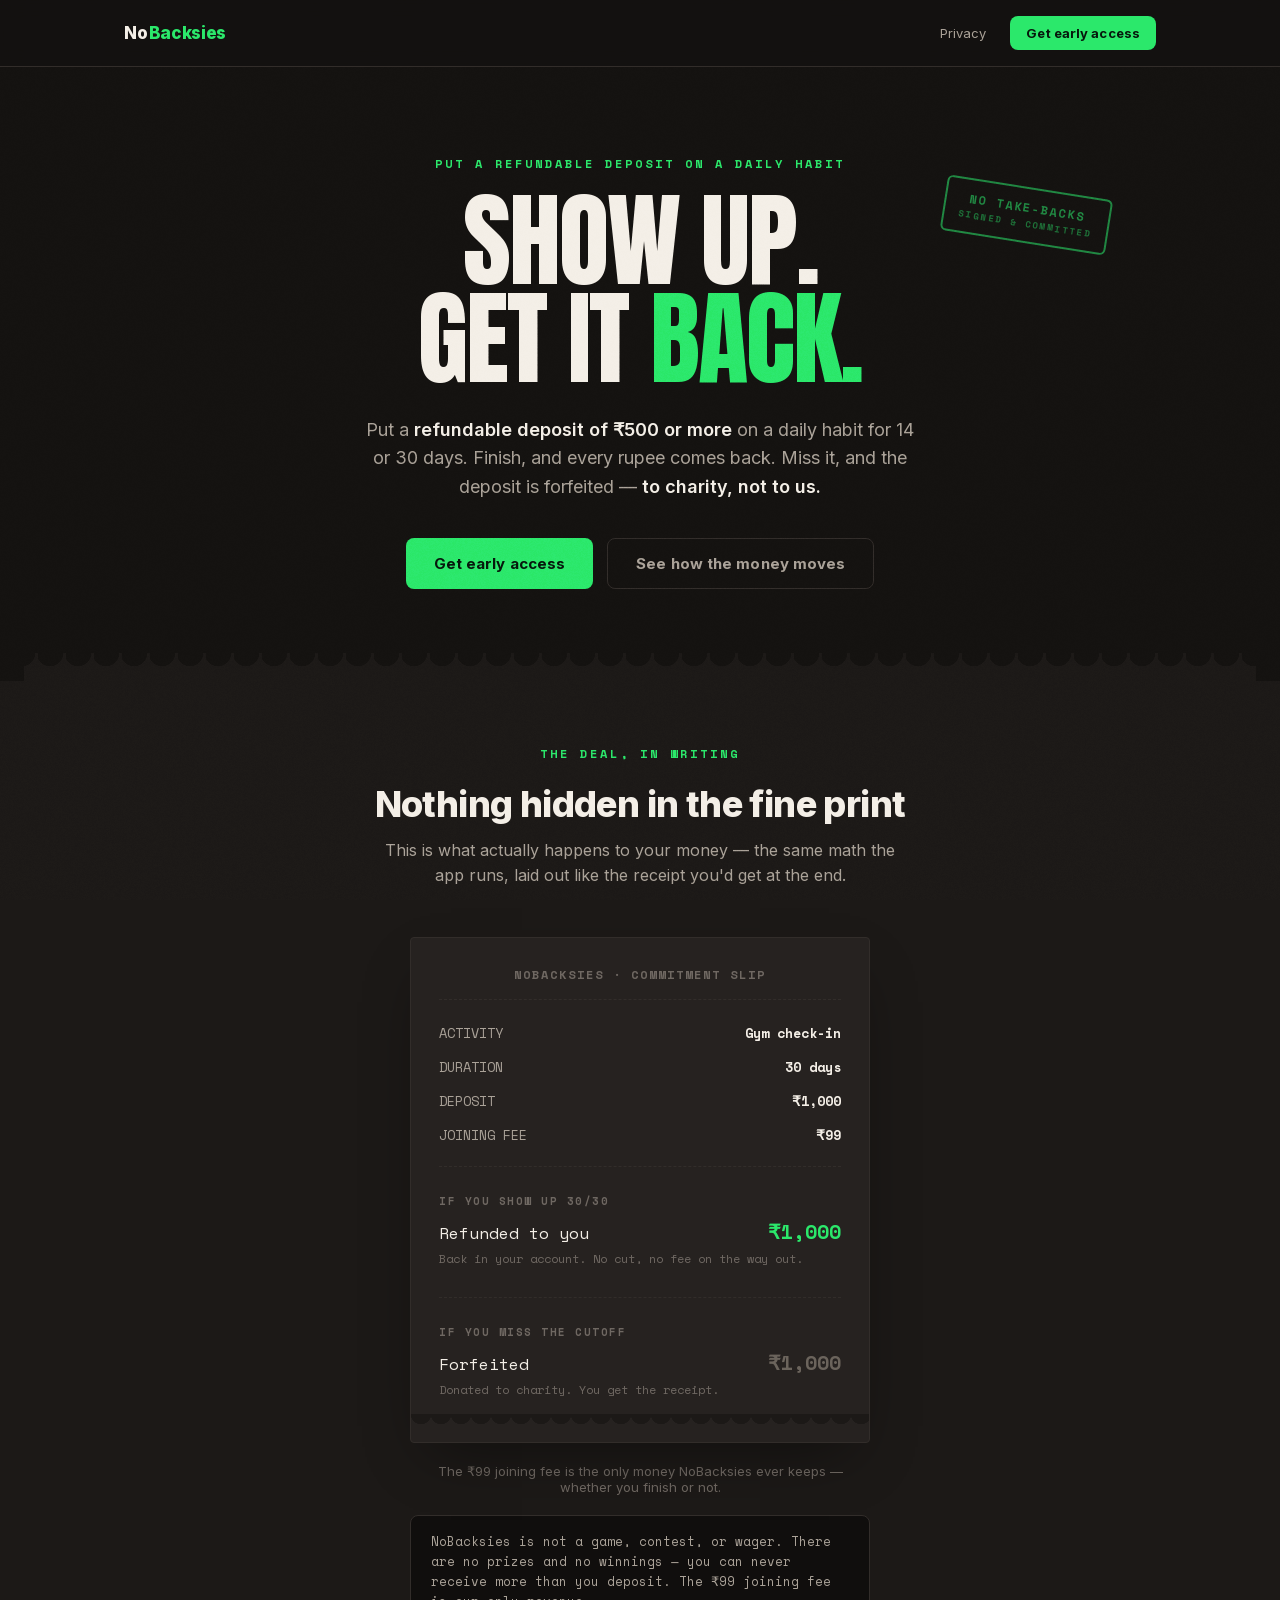
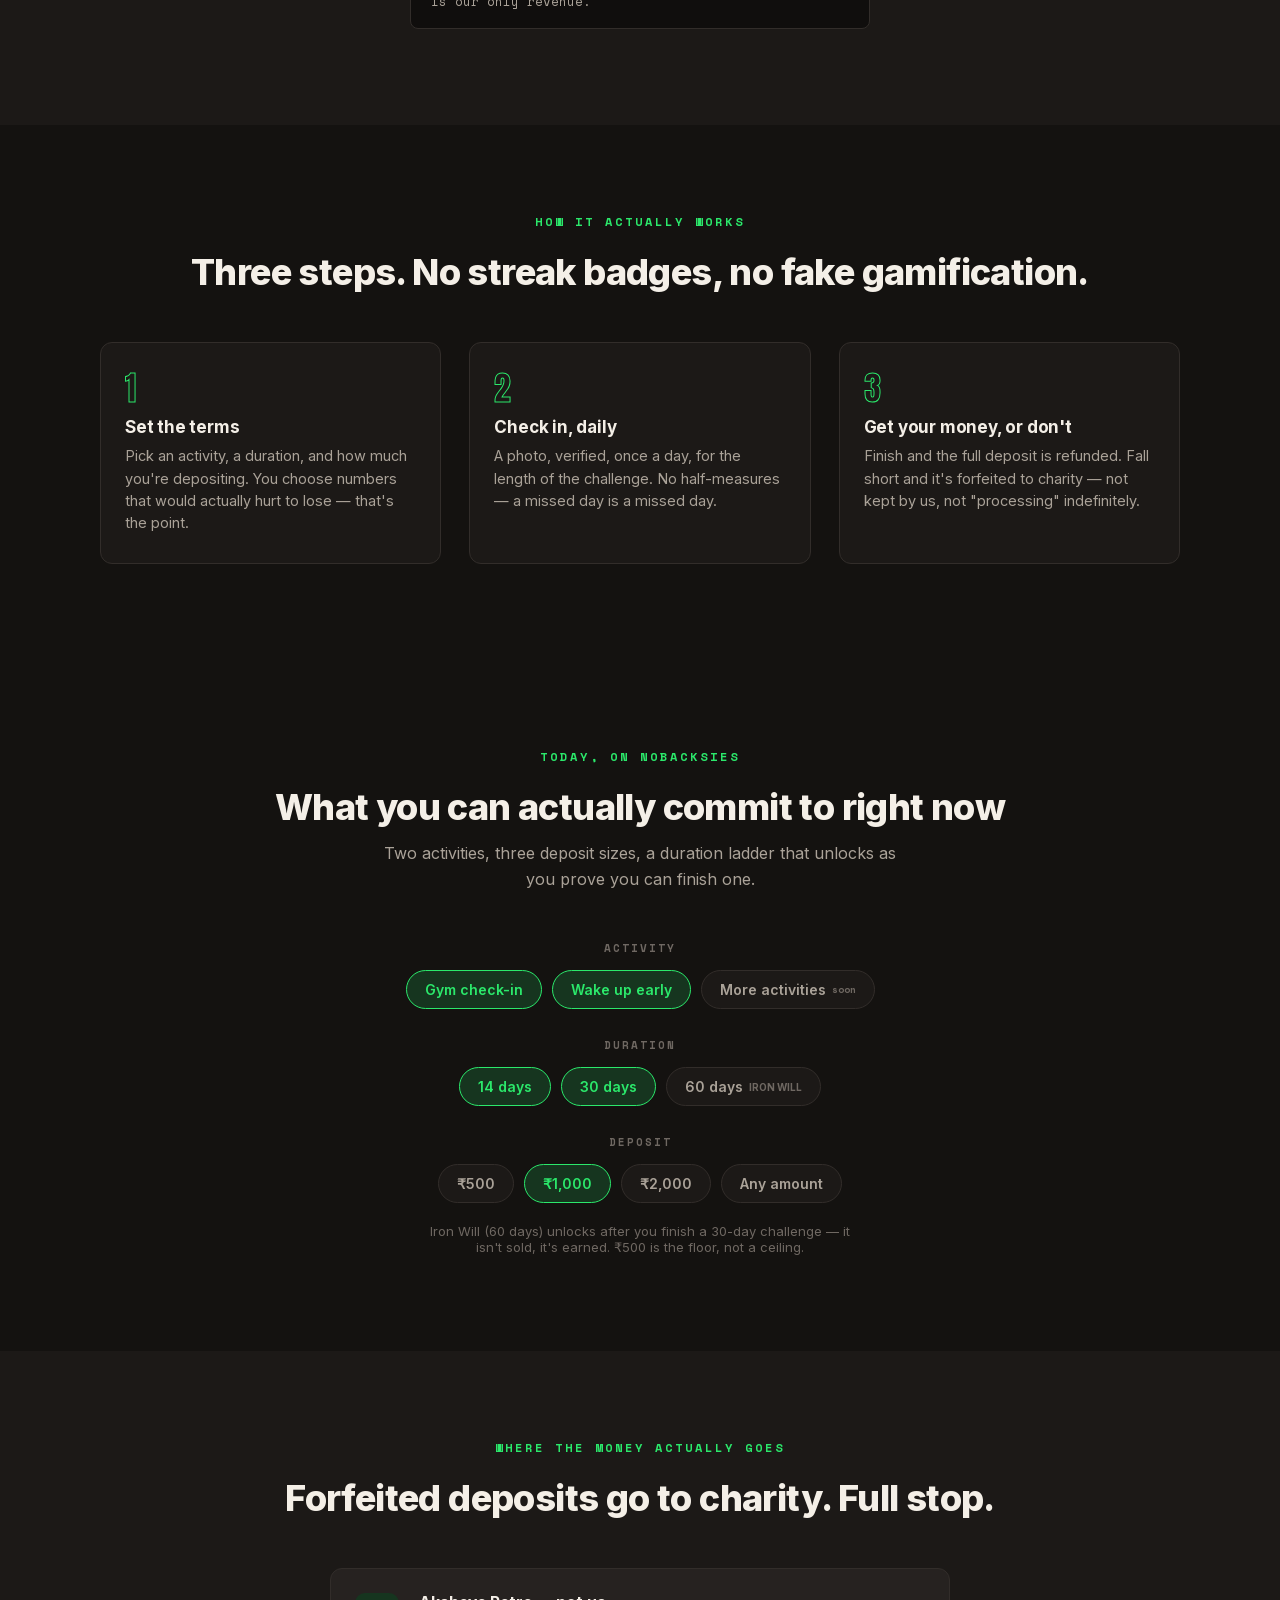
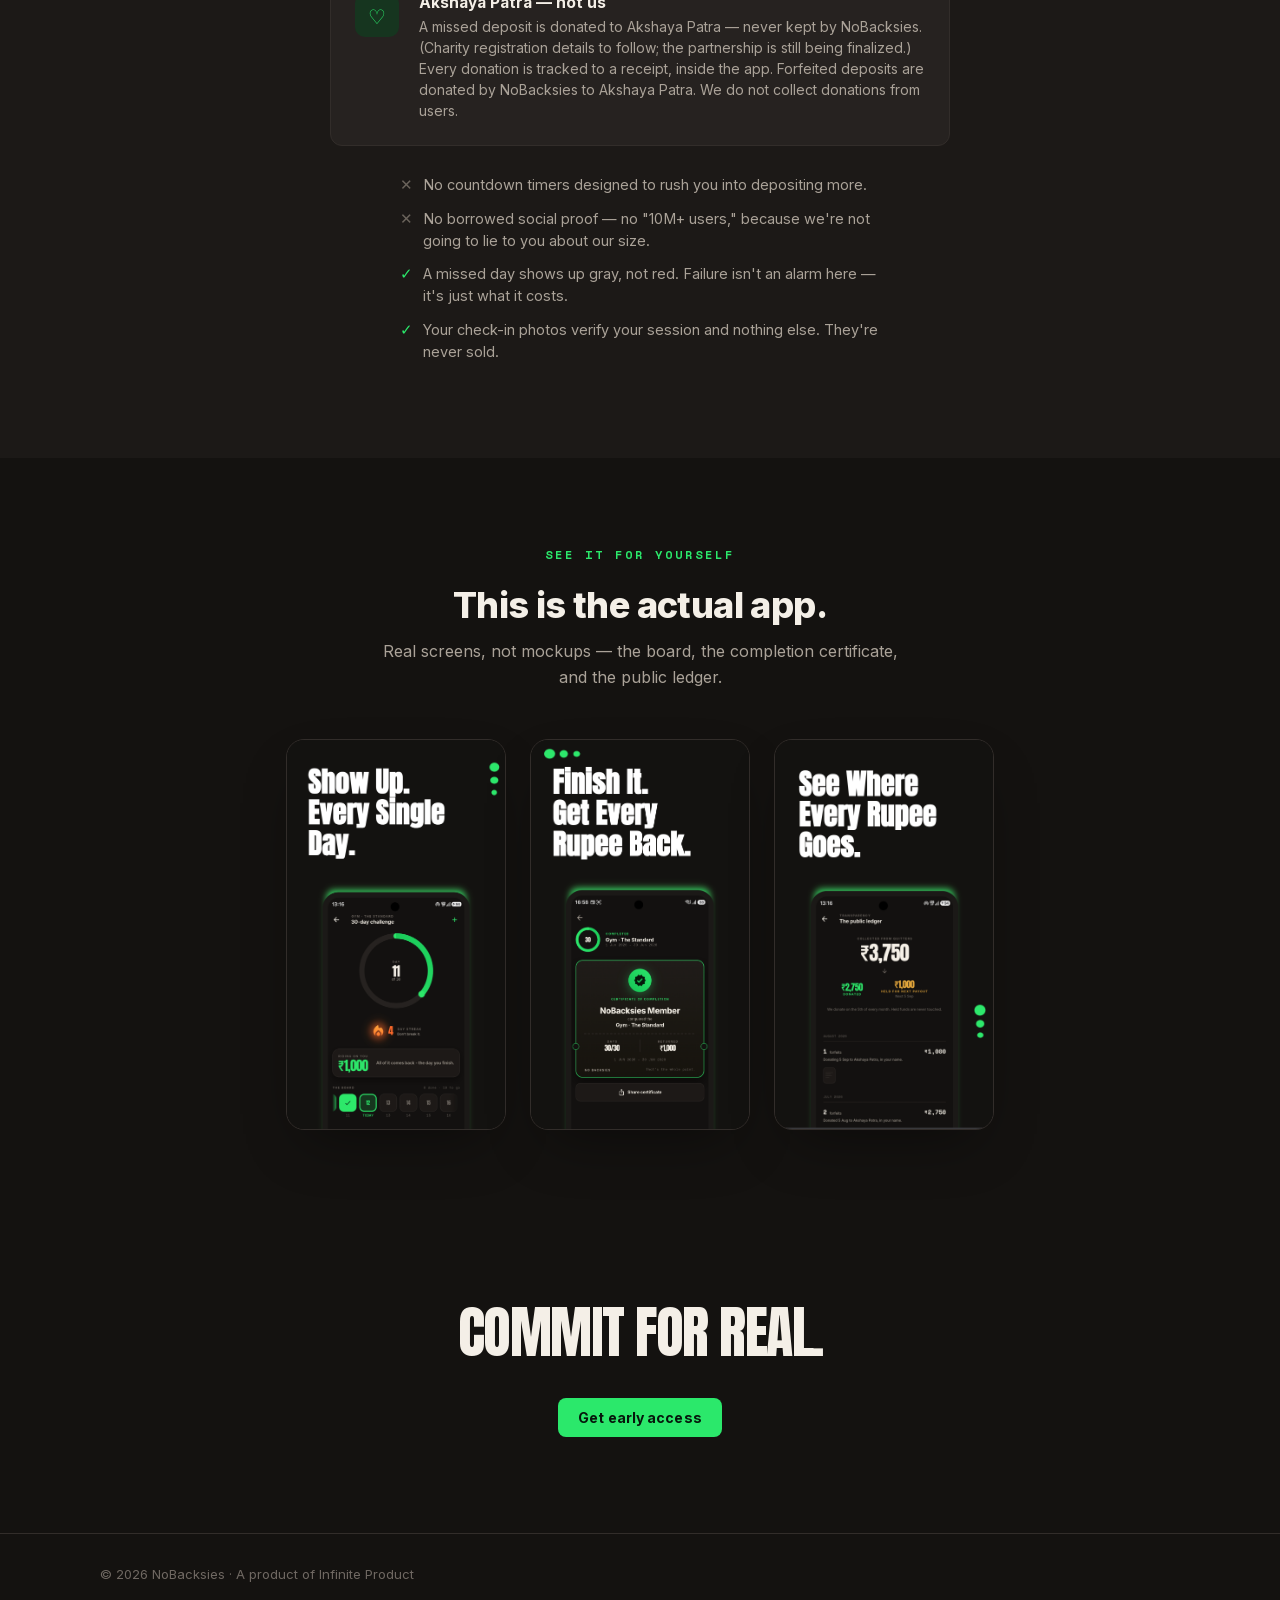
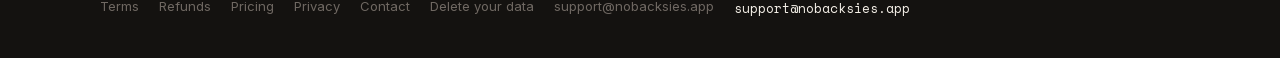
==== commit 62a8387b: "Name Infinite Product as the parent company operating NoBacksies Adds it to the Contact and Terms pa" ====
--- a/index.html
+++ b/index.html
@@ -175,7 +175,7 @@
 
 <footer>
   <div class="footer-row">
-    <span>&copy; 2026 NoBacksies</span>
+    <span>&copy; 2026 NoBacksies &middot; A product of Infinite Product</span>
     <div class="footer-links">
       <a href="/terms/">Terms</a>
       <a href="/refunds/">Refunds</a>
